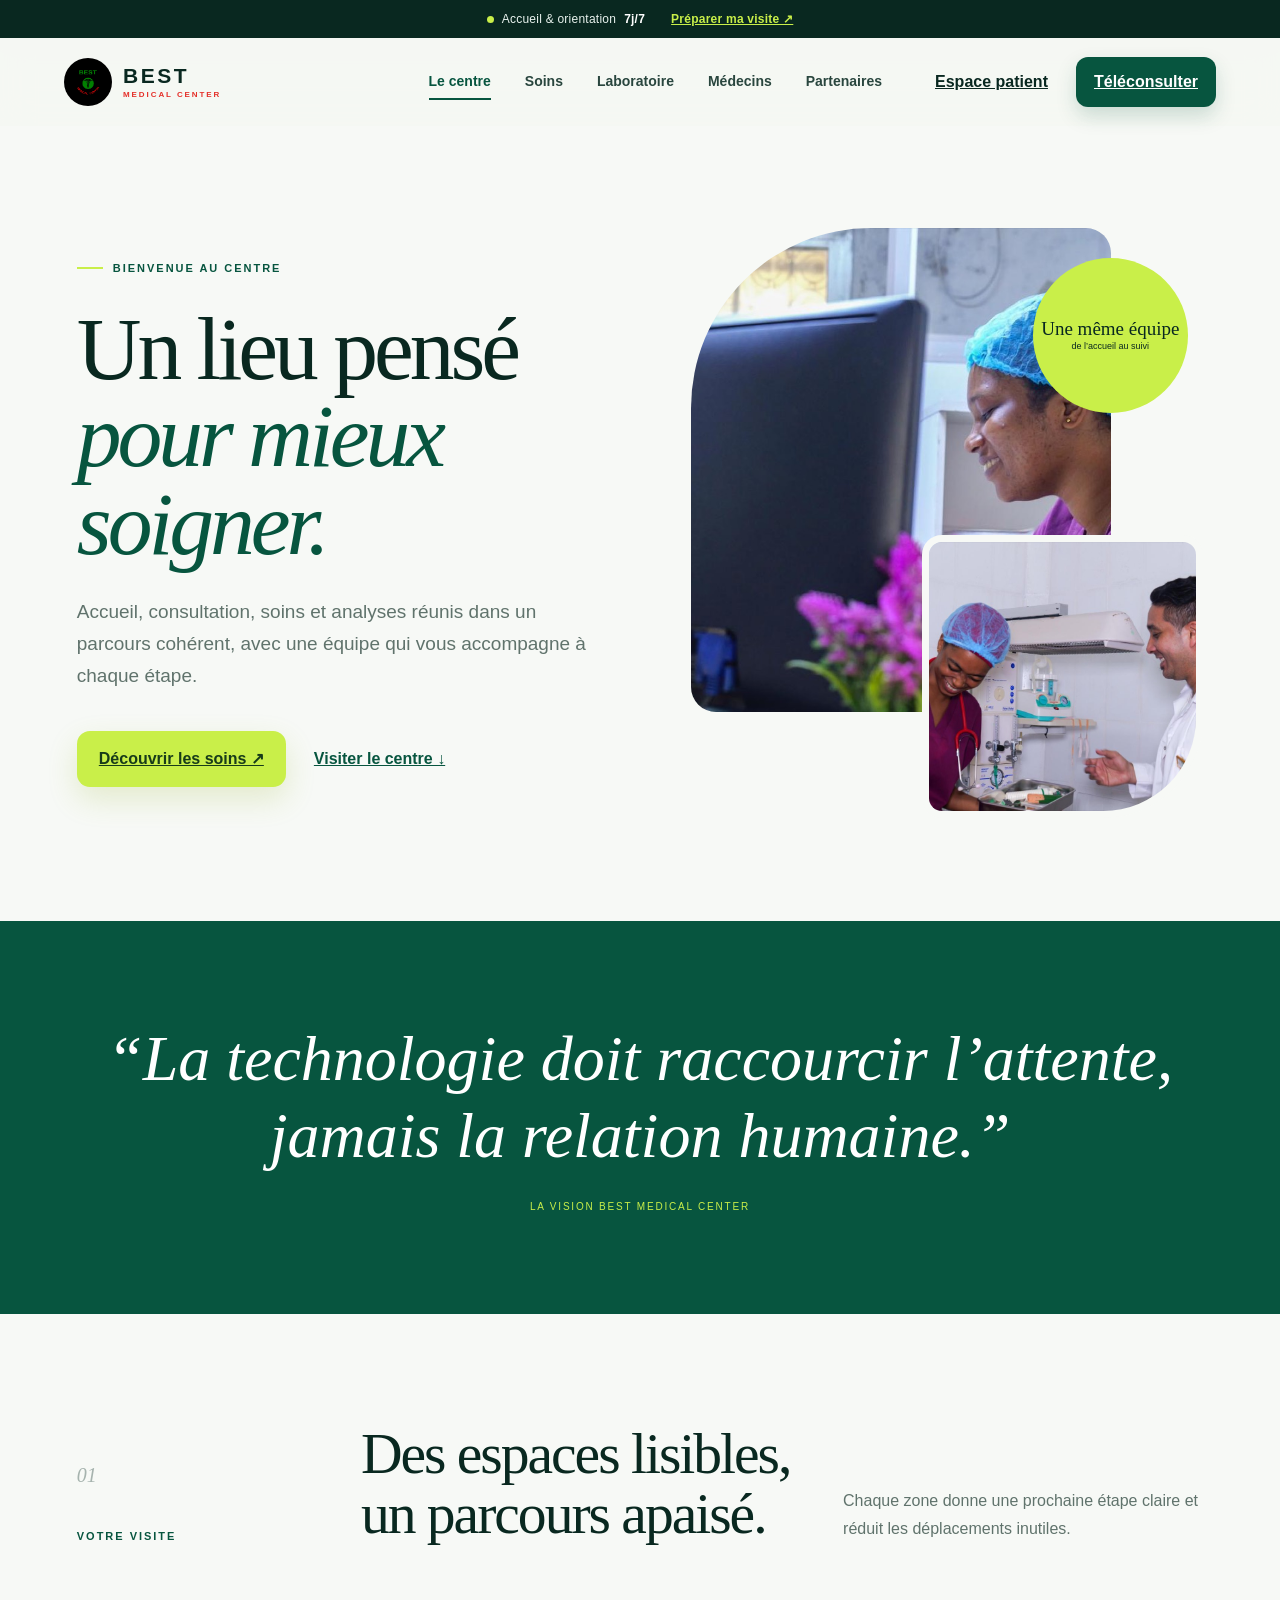
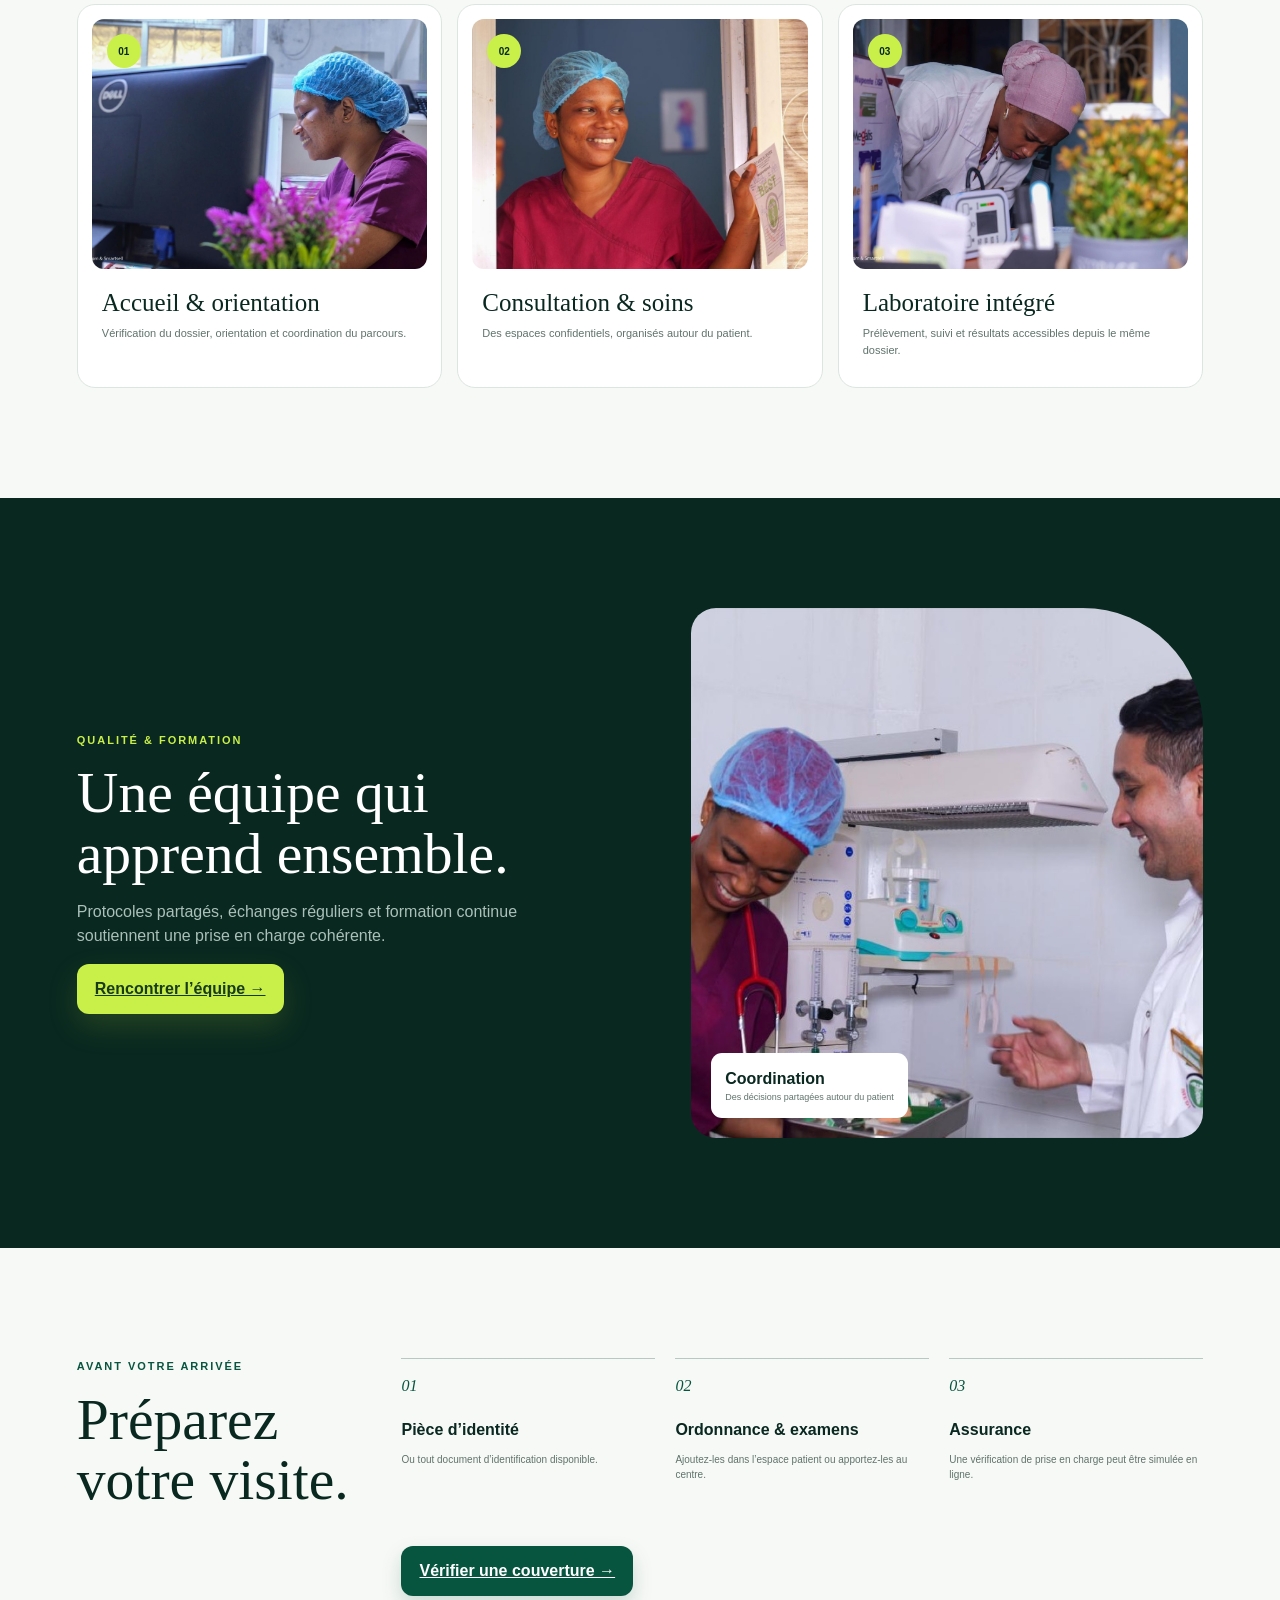
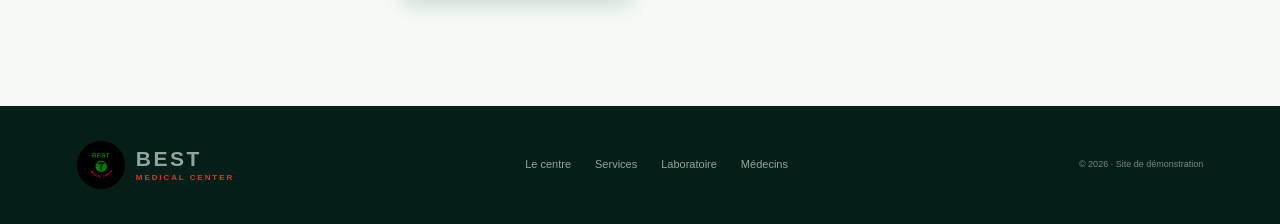
==== centre.html @ 88416f6d "Publish complete Best Medical Center portal" ====
<!doctype html><html lang="fr"><head><meta charset="utf-8"><meta name="viewport" content="width=device-width,initial-scale=1"><meta name="theme-color" content="#07553f"><meta name="description" content="Découvrez Best Medical Center, ses espaces, son équipe et son approche des soins."><title>Le centre — Best Medical Center</title><link rel="icon" href="logo.png"><link rel="stylesheet" href="styles.css"></head><body class="inner-page centre-page"><div class="notice-bar"><span class="pulse-dot"></span> Accueil & orientation <strong>7j/7</strong><a class="notice-link" href="services.html">Préparer ma visite ↗</a></div><header class="site-header"><a class="brand" href="index.html"><span class="brand-logo"><img src="logo.png" alt="Logo Best Medical Center"></span><span><strong>BEST</strong><small>MEDICAL CENTER</small></span></a><nav class="desktop-nav"><a class="active" href="centre.html">Le centre</a><a href="services.html">Soins</a><a href="laboratoire.html">Laboratoire</a><a href="medecins.html">Médecins</a><a href="partenaires.html">Partenaires</a></nav><div class="header-actions"><a class="btn btn-ghost desktop-only" href="patient.html">Espace patient</a><a class="btn btn-primary" href="teleconsultation.html">Téléconsulter</a><button class="menu-toggle"><i></i><i></i></button></div><div class="mobile-menu"><a href="centre.html">Le centre</a><a href="services.html">Nos soins</a><a href="laboratoire.html">Laboratoire</a><a href="medecins.html">Médecins</a><a href="partenaires.html">Partenaires</a><a href="patient.html">Espace patient</a></div></header>
<main><section class="page-hero centre-hero"><div class="reveal"><div class="eyebrow"><span></span>Bienvenue au centre</div><h1>Un lieu pensé<br><em>pour mieux soigner.</em></h1><p>Accueil, consultation, soins et analyses réunis dans un parcours cohérent, avec une équipe qui vous accompagne à chaque étape.</p><div class="hero-actions"><a class="btn btn-accent btn-large" href="services.html">Découvrir les soins ↗</a><a class="text-link" href="#visite">Visiter le centre ↓</a></div></div><div class="centre-mosaic reveal delay-1"><img src="poste-accueil.jpg" alt="Accueil de Best Medical Center"><img src="formation-equipe.jpg" alt="Formation de l’équipe médicale"><div><strong>Une même équipe</strong><span>de l’accueil au suivi</span></div></div></section>
<section class="centre-manifesto"><p class="reveal">“La technologie doit raccourcir l’attente,<br>jamais la relation humaine.”</p><span>La vision Best Medical Center</span></section>
<section class="section centre-tour" id="visite"><div class="section-heading reveal"><div><span class="section-index">01</span><p class="kicker">Votre visite</p></div><h2>Des espaces lisibles,<br>un parcours apaisé.</h2><p>Chaque zone donne une prochaine étape claire et réduit les déplacements inutiles.</p></div><div class="tour-grid"><article class="reveal"><b>01</b><img src="poste-accueil.jpg" alt="Poste d’accueil"><h3>Accueil & orientation</h3><p>Vérification du dossier, orientation et coordination du parcours.</p></article><article class="reveal delay-1"><b>02</b><img src="accueil-soignante.jpg" alt="Espace de consultation"><h3>Consultation & soins</h3><p>Des espaces confidentiels, organisés autour du patient.</p></article><article class="reveal delay-2"><b>03</b><img src="analyse-medicale.jpg" alt="Laboratoire d’analyses"><h3>Laboratoire intégré</h3><p>Prélèvement, suivi et résultats accessibles depuis le même dossier.</p></article></div></section>
<section class="section centre-quality"><div class="reveal"><p class="kicker light">Qualité & formation</p><h2>Une équipe qui apprend ensemble.</h2><p>Protocoles partagés, échanges réguliers et formation continue soutiennent une prise en charge cohérente.</p><a class="btn btn-accent" href="medecins.html">Rencontrer l’équipe →</a></div><div class="quality-image reveal delay-1"><img src="formation-equipe.jpg" alt="Séance de formation de l’équipe"><span><b>Coordination</b><small>Des décisions partagées autour du patient</small></span></div></section>
<section class="section admission-grid"><div><p class="kicker">Avant votre arrivée</p><h2>Préparez votre visite.</h2></div><article><span>01</span><strong>Pièce d’identité</strong><p>Ou tout document d’identification disponible.</p></article><article><span>02</span><strong>Ordonnance & examens</strong><p>Ajoutez-les dans l’espace patient ou apportez-les au centre.</p></article><article><span>03</span><strong>Assurance</strong><p>Une vérification de prise en charge peut être simulée en ligne.</p></article><a class="btn btn-primary" href="partenaires.html#eligibilite">Vérifier une couverture →</a></section></main><footer class="compact-footer"><a class="brand footer-brand" href="index.html"><span class="brand-logo"><img src="logo.png" alt=""></span><span><strong>BEST</strong><small>MEDICAL CENTER</small></span></a><div><a href="centre.html">Le centre</a><a href="services.html">Services</a><a href="laboratoire.html">Laboratoire</a><a href="medecins.html">Médecins</a></div><span>© 2026 · Site de démonstration</span></footer><div class="toast"></div><script src="pages.js"></script></body></html>
---- styles.css ----
:root{--ink:#092820;--green:#07553f;--green-2:#0a6a4e;--mint:#e8f4ef;--lime:#c9ef49;--cream:#f5f7f3;--white:#fff;--muted:#60736c;--line:#dce6e1;--shadow:0 24px 70px rgba(5,45,34,.14);--radius:24px;--ease:cubic-bezier(.2,.8,.2,1)}*{box-sizing:border-box}html{scroll-behavior:smooth}body{margin:0;color:var(--ink);background:var(--cream);font-family:Inter,ui-sans-serif,-apple-system,BlinkMacSystemFont,"Segoe UI",sans-serif;line-height:1.5;overflow-x:hidden}button,a{font:inherit}button{cursor:pointer}img{display:block;max-width:100%}.skip-link{position:fixed;left:12px;top:-50px;z-index:200;background:#fff;color:var(--green);padding:12px 18px;border-radius:8px}.skip-link:focus{top:12px}.notice-bar{height:38px;background:var(--ink);color:#e9f2ee;display:flex;align-items:center;justify-content:center;gap:8px;font-size:12px;letter-spacing:.02em}.notice-bar strong{color:#fff}.notice-link{border:0;background:none;color:var(--lime);margin-left:18px;font-weight:700}.pulse-dot{width:7px;height:7px;border-radius:50%;background:var(--lime);box-shadow:0 0 0 0 rgba(201,239,73,.6);animation:pulse 2s infinite}@keyframes pulse{70%{box-shadow:0 0 0 8px rgba(201,239,73,0)}100%{box-shadow:0 0 0 0 rgba(201,239,73,0)}}.site-header{height:88px;padding:0 clamp(22px,5vw,76px);display:flex;align-items:center;justify-content:space-between;background:rgba(245,247,243,.88);backdrop-filter:blur(16px);position:sticky;top:0;z-index:60;border-bottom:1px solid transparent;transition:.3s}.site-header.scrolled{height:76px;border-color:var(--line);box-shadow:0 8px 30px rgba(9,40,32,.06)}.brand{display:flex;align-items:center;gap:11px;color:var(--ink);text-decoration:none;line-height:1}.brand-logo{display:grid;place-items:center;width:48px;height:48px;border-radius:50%;overflow:hidden;background:#000;flex:none}.brand-logo img{width:100%;height:100%;object-fit:contain}.brand strong{display:block;font-size:21px;letter-spacing:.12em}.brand small{display:block;font-size:8px;letter-spacing:.24em;color:#e5312a;font-weight:800;margin-top:5px}.desktop-nav{display:flex;gap:34px;margin-left:auto;margin-right:35px}.desktop-nav a{font-size:14px;color:#29463e;text-decoration:none;font-weight:600;position:relative}.desktop-nav a:after{content:"";height:2px;position:absolute;left:0;right:100%;bottom:-8px;background:var(--green);transition:.25s}.desktop-nav a:hover:after{right:0}.header-actions{display:flex;align-items:center;gap:10px}.btn{border:0;border-radius:12px;padding:13px 18px;font-weight:750;display:inline-flex;align-items:center;justify-content:center;gap:9px;transition:transform .2s var(--ease),box-shadow .2s,background .2s}.btn:hover{transform:translateY(-2px)}.btn-primary{color:#fff;background:var(--green);box-shadow:0 9px 20px rgba(7,85,63,.18)}.btn-primary:hover{background:#064735}.btn-ghost{color:var(--ink);background:transparent}.btn-accent{background:var(--lime);color:#173b19;box-shadow:0 12px 30px rgba(149,180,38,.2)}.btn-accent:hover{background:#d7fa59;box-shadow:0 16px 36px rgba(149,180,38,.3)}.btn-large{padding:16px 22px;border-radius:13px}.btn-full{width:100%}.video-icon{width:16px;height:12px;border:2px solid currentColor;border-radius:4px;display:inline-block;position:relative}.video-icon:after{content:"";position:absolute;right:-6px;top:2px;border:4px solid transparent;border-right:0;border-left:5px solid currentColor}.icon-user{width:16px;height:16px;border:2px solid currentColor;border-radius:50%;position:relative}.icon-user:after{content:"";position:absolute;left:-4px;right:-4px;height:7px;bottom:-6px;border:2px solid currentColor;border-bottom:0;border-radius:8px 8px 0 0;background:var(--cream)}.menu-toggle{display:none;border:0;background:none;padding:10px}.menu-toggle i{width:22px;height:2px;background:var(--ink);display:block;margin:5px}.mobile-menu{display:none}.hero{min-height:calc(100vh - 126px);max-width:1480px;margin:auto;padding:clamp(48px,6vw,92px) clamp(24px,7vw,104px) 80px;display:grid;grid-template-columns:1fr .9fr;align-items:center;gap:7vw;position:relative}.hero-copy{z-index:2}.eyebrow,.kicker{text-transform:uppercase;letter-spacing:.18em;font-size:11px;font-weight:800;color:var(--green)}.eyebrow{display:flex;align-items:center;gap:10px}.eyebrow span{width:26px;height:2px;background:var(--lime)}h1{font-family:Georgia,"Times New Roman",serif;font-size:clamp(50px,6.2vw,91px);line-height:.98;letter-spacing:-.045em;margin:25px 0 30px;font-weight:500;max-width:740px}h1 em{font-weight:400;color:var(--green)}.hero-lede{font-size:clamp(17px,1.5vw,21px);line-height:1.6;color:var(--muted);max-width:600px}.hero-actions{display:flex;align-items:center;gap:24px;margin-top:38px}.text-link{border:0;background:none;color:var(--green);font-weight:800;padding:10px 4px}.text-link .play{width:36px;height:36px;border:1px solid var(--line);border-radius:50%;display:inline-grid;place-items:center;margin-right:8px;font-size:10px}.trust-row{display:flex;align-items:center;margin-top:50px}.avatars{display:flex}.avatars span{width:36px;height:36px;border-radius:50%;display:grid;place-items:center;color:#fff;font-size:10px;font-weight:800;border:3px solid var(--cream);margin-left:-8px;background:var(--green)}.avatars span:nth-child(2){background:#c76c3f}.avatars span:nth-child(3){background:#173a63}.trust-row p{margin:0 0 0 12px;font-size:12px}.trust-row p span{color:var(--muted)}.hero-visual{height:min(69vh,720px);min-height:560px;position:relative}.hero-photo-wrap{height:100%;overflow:hidden;border-radius:180px 180px 30px 30px;position:relative;background:#dbe8e1;box-shadow:var(--shadow)}.hero-photo-wrap img{width:100%;height:100%;object-fit:cover;object-position:50% 44%;transition:transform 1.1s var(--ease)}.hero-photo-wrap:hover img{transform:scale(1.03)}.photo-scrim{position:absolute;inset:45% 0 0;background:linear-gradient(transparent,rgba(3,27,21,.76))}.hero-caption{position:absolute;left:34px;right:34px;bottom:32px;color:#fff;display:flex;gap:16px;align-items:center}.caption-mark{width:50px;height:50px;border:1px solid rgba(255,255,255,.4);border-radius:50%;display:grid;place-items:center;font-family:Georgia;font-size:28px}.hero-caption p{margin:0;line-height:1.25}.hero-caption strong{font-family:Georgia;font-size:24px;font-weight:500}.hero-caption small{display:block;margin-top:6px;color:#d6e3dd}.floating-card{position:absolute;left:-55px;top:18%;background:#fff;padding:16px;border-radius:16px;display:flex;align-items:center;gap:11px;box-shadow:var(--shadow);z-index:4}.status-icon{width:32px;height:32px;border-radius:50%;display:grid;place-items:center;background:var(--mint);color:var(--green);font-weight:900}.floating-card div{display:flex;flex-direction:column}.floating-card small{font-size:10px;color:var(--muted)}.floating-card strong{font-size:13px}.floating-card button{width:32px;height:32px;border:0;background:var(--lime);border-radius:9px}.orbit{position:absolute;border:1px solid rgba(7,85,63,.18);border-radius:50%;z-index:-1}.orbit-a{width:130px;height:130px;right:-45px;top:11%}.orbit-b{width:70px;height:70px;left:-35px;bottom:7%;background:var(--lime);border:0;opacity:.5;filter:blur(2px)}.scroll-cue{position:absolute;bottom:24px;left:7vw;font-size:10px;text-transform:uppercase;letter-spacing:.14em;color:var(--muted);display:flex;align-items:center;gap:10px}.scroll-cue span{width:30px;height:1px;background:var(--muted)}.quick-access{max-width:1180px;margin:0 auto 90px;display:grid;grid-template-columns:repeat(3,1fr);background:#fff;border:1px solid var(--line);border-radius:20px;box-shadow:0 20px 60px rgba(6,47,36,.08);overflow:hidden}.quick-access button{border:0;background:#fff;padding:24px 26px;display:flex;align-items:center;text-align:left;gap:14px;border-right:1px solid var(--line);transition:.25s}.quick-access button:last-child{border:0}.quick-access button:hover{background:var(--mint)}.qa-icon{width:40px;height:40px;border-radius:12px;background:var(--mint);display:grid;place-items:center;font-size:20px}.quick-access small,.quick-access strong{display:block}.quick-access small{font-size:11px;color:var(--muted)}.quick-access strong{font-size:14px;margin-top:2px}.quick-access b{margin-left:auto;color:var(--green)}.section{padding:110px max(6vw,24px)}.care-section{max-width:1480px;margin:auto}.section-heading{display:grid;grid-template-columns:.65fr 1.2fr 1fr;gap:50px;align-items:end;margin-bottom:60px}.section-index{display:block;font-family:Georgia;font-style:italic;color:#a6b3ae;font-size:20px;margin-bottom:38px}.kicker{margin:0}.section-heading h2,.tele-copy h2,.experience h2,.team-copy h2,.cta-content h2{font:500 clamp(40px,4.5vw,68px)/1.04 Georgia,serif;letter-spacing:-.035em;margin:0}.section-heading>p{color:var(--muted);max-width:390px;line-height:1.8;margin:0}.service-grid{display:grid;grid-template-columns:repeat(4,1fr);gap:14px}.service-card{min-height:350px;background:#fff;border:1px solid var(--line);border-radius:18px;padding:24px;display:flex;flex-direction:column;transition:.35s var(--ease)}.service-card:hover{transform:translateY(-8px);box-shadow:var(--shadow);border-color:transparent}.service-featured{background:var(--green);color:#fff;border-color:var(--green)}.service-top{display:flex;justify-content:space-between;font-size:11px;color:#91a29c}.service-top i{width:31px;height:31px;border:1px solid currentColor;border-radius:50%;display:grid;place-items:center;font-style:normal}.service-featured .service-top{color:#bdd7cf}.service-icon{margin-top:40px;font-size:27px;width:54px;height:54px;border-radius:16px;background:var(--mint);color:var(--green);display:grid;place-items:center}.service-featured .service-icon{background:rgba(255,255,255,.12);color:var(--lime)}.service-card h3{font:500 25px/1.2 Georgia,serif;margin:25px 0 10px}.service-card p{font-size:14px;line-height:1.65;color:var(--muted);margin:0}.service-featured p{color:#cfe1dc}.service-card button{border:0;background:none;color:var(--green);font-weight:800;text-align:left;padding:0;margin-top:auto;display:flex;justify-content:space-between}.service-featured button{color:var(--lime)}.tele-section{display:grid;grid-template-columns:1fr 1fr;gap:9vw;align-items:center;max-width:1480px;margin:auto}.tele-visual{height:690px;position:relative}.tele-photo{height:100%;border-radius:28px 160px 28px 28px;overflow:hidden;position:relative}.tele-photo img{height:100%;width:100%;object-fit:cover}.secure-pill{position:absolute;top:24px;left:24px;background:rgba(255,255,255,.9);backdrop-filter:blur(10px);border-radius:30px;padding:10px 15px;color:var(--green);font-size:11px;font-weight:800}.secure-pill:first-letter{color:#28a877}.call-ui{position:absolute;right:-52px;bottom:36px;width:260px;background:rgba(9,40,32,.94);color:#fff;border-radius:18px;padding:20px;box-shadow:var(--shadow);backdrop-filter:blur(10px)}.call-ui>div:first-child{display:grid;grid-template-columns:32px 1fr}.call-ui>div:first-child span{width:32px;height:32px;border-radius:50%;background:var(--lime);grid-row:span 2}.call-ui b,.call-ui small{margin-left:10px}.call-ui b{font-size:13px}.call-ui small{font-size:10px;color:#bbccc6}.call-time{text-align:center;font:32px Georgia;margin:24px 0 18px}.call-actions{display:flex;justify-content:center;gap:10px}.call-actions i{width:40px;height:40px;border-radius:50%;background:rgba(255,255,255,.1);display:grid;place-items:center;font-style:normal}.call-actions .hangup{background:#e64646}.tele-copy{max-width:570px}.tele-copy .kicker{margin-bottom:18px}.tele-copy>p:not(.kicker){color:var(--muted);font-size:17px;line-height:1.8;margin:28px 0}.steps{list-style:none;padding:0;margin:32px 0}.steps li{display:flex;gap:18px;padding:15px 0}.steps li>span{width:34px;height:34px;border:1px solid #b7cac3;border-radius:50%;display:grid;place-items:center;color:var(--green);font-size:12px;flex:none}.steps strong,.steps small{display:block}.steps strong{font-size:14px}.steps small{color:var(--muted);margin-top:4px}.experience{background:var(--ink);color:#fff;display:grid;grid-template-columns:1fr 1fr;gap:9vw;align-items:center;overflow:hidden;position:relative}.experience:before{content:"";position:absolute;width:700px;height:700px;border:1px solid rgba(255,255,255,.05);border-radius:50%;left:-350px;top:-300px}.section-index.light,.kicker.light{color:var(--lime)}.experience-copy{max-width:570px;margin-left:auto}.experience-copy>p:not(.kicker){color:#aac0b9;font-size:17px;line-height:1.8}.stats{display:flex;gap:45px;margin-top:55px}.stats div{display:flex;flex-direction:column}.stats strong{font:52px Georgia;color:var(--lime)}.stats span{font-size:11px;color:#aac0b9;text-transform:uppercase;letter-spacing:.1em}.journey-card{max-width:510px;background:#fff;color:var(--ink);border-radius:24px;padding:30px;box-shadow:0 30px 80px rgba(0,0,0,.24)}.journey-head,.card-heading{display:flex;justify-content:space-between;align-items:center}.journey-head{padding-bottom:22px;border-bottom:1px solid var(--line);font-weight:800}.journey-head small{color:var(--muted);font-weight:500}.journey-item{display:grid;grid-template-columns:38px 1fr auto;gap:14px;align-items:center}.journey-item i{width:34px;height:34px;border:1px solid var(--line);border-radius:50%;display:grid;place-items:center;font-style:normal;font-size:12px}.journey-item.done i{background:var(--green);color:#fff}.journey-item.current i{background:var(--lime);border-color:var(--lime);font-weight:800}.journey-item small,.journey-item strong,.journey-item p{display:block;margin:0}.journey-item small{font-size:9px;color:var(--muted)}.journey-item strong{font-size:13px;margin:2px 0}.journey-item p{font-size:10px;color:var(--muted)}.journey-item b{background:var(--mint);color:var(--green);font-size:9px;padding:6px 9px;border-radius:20px}.journey-line{height:24px;border-left:1px solid var(--green);margin-left:17px}.journey-line.muted{border-color:var(--line)}.team-section{display:grid;grid-template-columns:1fr 1fr;gap:9vw;align-items:center;max-width:1480px;margin:auto}.team-image{height:640px;position:relative}.team-image>img{height:100%;width:100%;object-fit:cover;border-radius:26px 26px 150px 26px}.quote-card{position:absolute;right:-45px;bottom:45px;background:var(--lime);width:240px;padding:24px;border-radius:20px}.quote-card span{font:40px Georgia;line-height:.5;color:var(--green)}.quote-card p{font:18px Georgia;margin:8px 0 0}.team-copy{max-width:570px}.team-copy>p:not(.kicker){color:var(--muted);font-size:17px;line-height:1.8}.text-link.dark{color:var(--ink);border-bottom:1px solid var(--ink);padding:12px 0}.cta-section{background:var(--green);color:#fff;text-align:center;position:relative;overflow:hidden;min-height:500px;display:grid;place-items:center}.cta-content{position:relative;z-index:2}.cta-content h2{font-size:clamp(52px,7vw,100px);margin:15px 0}.cta-content>p:not(.kicker){color:#c4dad3;font-size:18px}.cta-content>div{display:flex;justify-content:center;gap:12px;margin-top:35px}.btn-outline-light{background:transparent;color:#fff;border:1px solid rgba(255,255,255,.4)}.cta-orb{position:absolute;width:800px;height:800px;border:1px solid rgba(255,255,255,.08);border-radius:50%;top:-150px}.cta-orb:before,.cta-orb:after{content:"";position:absolute;border:1px solid rgba(255,255,255,.08);border-radius:50%;inset:90px}.cta-orb:after{inset:190px}footer{background:#061e18;color:#d2e0dc;padding:70px max(6vw,24px) 22px}.footer-main{max-width:1350px;margin:auto;display:grid;grid-template-columns:.8fr .7fr 1.6fr;gap:60px}.footer-brand{color:#fff;align-self:start}.footer-main>p{color:#8da69e;margin:0}.footer-links{display:grid;grid-template-columns:repeat(3,1fr);gap:30px}.footer-links div{display:flex;flex-direction:column;gap:9px}.footer-links strong{color:#fff;font-size:12px;margin-bottom:8px}.footer-links a,.footer-links button,.footer-links span{color:#8da69e;text-decoration:none;font-size:12px;border:0;background:none;text-align:left;padding:0}.footer-bottom{max-width:1350px;margin:60px auto 0;border-top:1px solid rgba(255,255,255,.1);padding-top:20px;display:flex;justify-content:space-between;color:#6f8b82;font-size:10px}.reveal{opacity:0;transform:translateY(28px);transition:.8s var(--ease)}.reveal.visible{opacity:1;transform:none}.delay-1{transition-delay:.12s}.delay-2{transition-delay:.2s}.delay-3{transition-delay:.28s}
/* dialogs */.modal[hidden]{display:none}.modal{position:fixed;inset:0;z-index:100;display:grid;place-items:center}.modal-backdrop{position:absolute;inset:0;background:rgba(2,20,15,.7);backdrop-filter:blur(8px);animation:fade .25s}.modal-panel{position:relative;background:#fff;border-radius:24px;box-shadow:0 40px 100px rgba(0,0,0,.28);width:min(92vw,620px);max-height:92vh;overflow:auto;padding:42px;animation:pop .35s var(--ease)}@keyframes fade{from{opacity:0}}@keyframes pop{from{opacity:0;transform:translateY(20px) scale(.98)}}.modal-close{position:absolute;right:18px;top:16px;width:36px;height:36px;border:0;border-radius:50%;background:#edf2ef;font-size:22px;color:var(--ink)}.modal-panel h2{font:500 38px Georgia;margin:8px 0}.muted{color:var(--muted)}.modal-progress{display:flex;gap:6px;margin-bottom:32px}.modal-progress span{height:3px;flex:1;background:#e8eeeb;border-radius:3px}.modal-progress span.active{background:var(--green)}.booking-step{display:none}.booking-step.active{display:block}.choice-grid{display:grid;grid-template-columns:1fr 1fr;gap:10px;margin-top:28px}.choice{border:1px solid var(--line);border-radius:14px;background:#fff;padding:18px;display:grid;grid-template-columns:42px 1fr auto;align-items:center;text-align:left;gap:12px;transition:.2s}.choice:hover{border-color:var(--green);background:var(--mint)}.choice i{width:42px;height:42px;border-radius:12px;background:var(--mint);color:var(--green);display:grid;place-items:center;font-style:normal}.choice strong,.choice small{display:block}.choice small{color:var(--muted);font-size:10px;margin-top:2px}.back-step{border:0;background:none;padding:0;color:var(--green);font-weight:800;margin-bottom:25px}.date-row{display:flex;gap:8px;margin:25px 0}.date{flex:1;border:1px solid var(--line);border-radius:13px;padding:11px 5px;background:#fff}.date>*{display:block}.date small{font-size:9px;color:var(--muted)}.date b{font-size:20px;margin:4px}.date span{font-size:9px}.date.active{background:var(--green);color:#fff;border-color:var(--green)}.date.active small{color:#bcd0c9}.booking-step h3{font-size:13px}.time-grid{display:grid;grid-template-columns:repeat(3,1fr);gap:8px;margin:12px 0 25px}.time-grid button{padding:12px;border:1px solid var(--line);border-radius:10px;background:#fff;color:var(--green);font-weight:700}.time-grid button.active{background:var(--mint);border-color:var(--green)}button:disabled{opacity:.45;cursor:not-allowed}.success-mark{width:70px;height:70px;border-radius:50%;background:var(--mint);color:var(--green);font-size:30px;display:grid;place-items:center;margin:15px auto 25px}.booking-step[data-step="3"]{text-align:center}.confirmation-card{background:var(--cream);border-radius:12px;padding:16px;margin:24px 0;display:flex;justify-content:space-between;text-align:left;font-size:12px}.confirmation-card b{color:var(--green)}body.modal-open{overflow:hidden}
/* dashboard */#dashboardModal{background:#edf3f0;padding:2.5vh}.dashboard-shell{width:min(1500px,95vw);height:95vh;background:#f7faf8;border-radius:24px;display:grid;grid-template-columns:230px 1fr;overflow:hidden;box-shadow:var(--shadow);animation:pop .35s var(--ease)}.dash-sidebar{background:var(--ink);color:#fff;padding:24px 18px;display:flex;flex-direction:column}.dash-brand{display:flex;align-items:center;gap:10px;margin:0 8px 35px}.dash-brand img{width:38px;height:38px;object-fit:contain;border-radius:50%;background:#000}.dash-brand strong{letter-spacing:.15em}.dash-sidebar nav{display:flex;flex-direction:column;gap:5px}.dash-sidebar nav button{border:0;background:transparent;color:#9fb5ae;padding:12px 14px;border-radius:10px;display:flex;gap:12px;text-align:left}.dash-sidebar nav button.active{background:rgba(255,255,255,.1);color:#fff}.dash-sidebar nav button b{margin-left:auto;background:var(--lime);color:var(--ink);border-radius:9px;font-size:9px;min-width:18px;padding:2px}.dash-help{margin-top:auto;background:rgba(255,255,255,.06);padding:16px;border-radius:13px;display:flex;flex-direction:column}.dash-help>span{width:28px;height:28px;border-radius:50%;background:var(--lime);color:var(--ink);display:grid;place-items:center;font-weight:900}.dash-help strong{font-size:12px;margin-top:12px}.dash-help small{font-size:10px;color:#8fa69f}.dash-help button{border:0;background:none;color:var(--lime);font-size:10px;text-align:left;padding:10px 0 0}.dash-logout{border:0;background:none;color:#8fa69f;text-align:left;padding:18px 12px 0;font-size:11px}.dash-main{overflow:auto}.dash-header{height:78px;background:#fff;border-bottom:1px solid var(--line);display:flex;align-items:center;padding:0 30px;justify-content:space-between;position:sticky;top:0;z-index:3}.dash-header p,.dash-header small{margin:0}.dash-header p{font-weight:800}.dash-header small{font-size:10px;color:var(--muted)}.dash-user{display:flex;align-items:center;gap:10px}.dash-user>button:first-child{border:0;background:#f0f4f2;width:36px;height:36px;border-radius:50%;position:relative}.dash-user>button:first-child i{position:absolute;width:6px;height:6px;border-radius:50%;background:#e24a3b;right:7px;top:6px}.dash-user>span{width:38px;height:38px;border-radius:50%;background:var(--green);color:#fff;display:grid;place-items:center;font-size:11px;font-weight:800}.dash-user strong,.dash-user small{display:block}.dash-user strong{font-size:11px}.dash-user small{font-size:9px}.dash-close{position:static}.dash-menu{display:none}.dash-content{padding:32px;max-width:1250px;margin:auto}.dash-title{display:flex;align-items:end;justify-content:space-between;margin-bottom:25px}.dash-title h2{font:500 34px Georgia;margin:3px 0}.dash-grid{display:grid;grid-template-columns:1.1fr .9fr;gap:18px}.dash-grid article{background:#fff;border:1px solid var(--line);border-radius:17px;padding:22px}.card-heading{font-size:12px;font-weight:800}.card-heading button{border:0;background:none;color:var(--muted);font-size:10px}.doctor-row{display:flex;align-items:center;margin:24px 0}.doctor-avatar{width:52px;height:52px;border-radius:15px;background:var(--mint);color:var(--green);display:grid;place-items:center;font-weight:900}.doctor-row>div:nth-child(2){margin-left:12px}.doctor-row h3,.doctor-row p{margin:0}.doctor-row h3{font:19px Georgia}.doctor-row p{font-size:10px;color:var(--muted)}.tag-video{margin-left:auto;background:var(--mint);color:var(--green);padding:6px 10px;border-radius:20px;font-size:9px;font-weight:800}.appt-details{display:grid;grid-template-columns:1fr 1fr;background:var(--cream);border-radius:12px;padding:14px;margin-bottom:15px}.appt-details div+div{border-left:1px solid var(--line);padding-left:18px}.appt-details small,.appt-details strong{display:block}.appt-details small{font-size:9px;color:var(--muted)}.appt-details strong{font-size:11px;margin-top:3px}.available-note{display:block;text-align:center;color:var(--muted);margin-top:10px;font-size:9px}.available-note i{display:inline-block;width:6px;height:6px;border-radius:50%;background:#29a678;margin-right:5px}.health-score{display:flex;align-items:center;gap:22px;margin:25px 0}.health-score>div{width:110px;height:110px;position:relative;flex:none}.health-score svg{width:100%;height:100%;transform:rotate(-90deg)}.health-score circle{fill:none;stroke:#e5eee9;stroke-width:8}.health-score circle.progress{stroke:var(--green);stroke-dasharray:264;stroke-dashoffset:48;stroke-linecap:round}.health-score>div>strong{position:absolute;inset:0;display:grid;place-items:center;font:30px Georgia}.health-score strong small{font-size:12px}.health-score p strong,.health-score p small{display:block}.health-score p small{font-size:10px;color:var(--muted);margin-top:5px}.mini-metrics{display:grid;grid-template-columns:1fr 1fr;border-top:1px solid var(--line);padding-top:18px}.mini-metrics>div{display:flex;gap:9px}.mini-metrics>div+div{border-left:1px solid var(--line);padding-left:15px}.mini-metrics span{color:var(--green)}.mini-metrics small,.mini-metrics strong{display:block}.mini-metrics small{font-size:8px;color:var(--muted)}.mini-metrics strong{font-size:11px}.activity-card{grid-column:span 2}.activity-card ul{list-style:none;padding:0;margin:15px 0 0}.activity-card li{display:grid;grid-template-columns:38px 1fr auto;gap:10px;align-items:center;padding:12px 0;border-top:1px solid var(--line)}.activity-card i{width:34px;height:34px;border-radius:10px;display:grid;place-items:center;font-style:normal}.activity-card i.green{background:var(--mint);color:var(--green)}.activity-card i.blue{background:#e8f0fb;color:#336eb0}.activity-card i.orange{background:#fff0e7;color:#c3672f}.activity-card strong,.activity-card p{display:block;margin:0}.activity-card strong{font-size:11px}.activity-card p,.activity-card li>small{font-size:9px;color:var(--muted)}
/* teleconsultation */.tele-panel{width:min(94vw,820px);padding:38px}.preflight:not(.active),.call-room:not(.active),.call-ended:not(.active){display:none}.video-preview{height:270px;background:#0a251e;border-radius:16px;position:relative;overflow:hidden;margin:24px 0}.video-preview video{width:100%;height:100%;object-fit:cover}.camera-placeholder{position:absolute;inset:0;display:grid;place-content:center;text-align:center;color:#fff}.camera-placeholder span{width:80px;height:80px;border-radius:50%;background:#174a3b;display:grid;place-items:center;font-size:24px;margin:auto}.camera-placeholder p{font-size:11px;color:#abc0ba}.preview-controls{position:absolute;bottom:15px;left:0;right:0;display:flex;justify-content:center;gap:8px}.preview-controls button,.room-controls button{border:0;background:#fff;color:var(--ink);width:40px;height:40px;border-radius:50%}.preview-controls button.active{background:var(--lime)}.device-checks{display:grid;grid-template-columns:repeat(3,1fr);gap:8px;margin-bottom:22px}.device-checks>div{background:var(--cream);padding:12px;border-radius:10px;display:flex;gap:8px;align-items:center}.check{width:24px;height:24px;border-radius:50%;display:grid;place-items:center;font-size:10px}.check.good{background:var(--mint);color:var(--green)}.check.pending{background:#f0eee5;color:#8a7a3e}.device-checks strong,.device-checks small{display:block}.device-checks strong{font-size:9px}.device-checks small{font-size:8px;color:var(--muted)}.privacy{text-align:center;color:var(--muted);font-size:9px}.call-room{margin:-38px}.call-stage{height:min(70vh,600px);background:#08271f;position:relative}.remote-video{position:absolute;inset:0;display:grid;place-items:center;color:#fff}.doctor-placeholder{text-align:center}.doctor-placeholder span{width:110px;height:110px;border-radius:50%;background:#1c5b49;display:grid;place-items:center;margin:auto;font-size:34px}.doctor-placeholder h3{font:26px Georgia;margin:15px 0 4px}.doctor-placeholder p{color:#9ab1aa;font-size:12px}.connection-status,.call-duration{position:absolute;top:20px;background:rgba(0,0,0,.35);padding:8px 11px;border-radius:20px;font-size:9px}.connection-status{left:20px}.connection-status i{display:inline-block;width:6px;height:6px;background:#38d68f;border-radius:50%;margin-right:5px}.call-duration{right:20px}.local-video{position:absolute;right:20px;bottom:20px;width:120px;height:150px;border-radius:12px;background:#124a3a;display:grid;place-content:center;color:#fff;text-align:center;border:2px solid rgba(255,255,255,.2)}.local-video span{font-size:20px}.local-video small{position:absolute;bottom:8px;left:8px}.room-bar{height:100px;background:#071e18;color:#fff;display:grid;grid-template-columns:1fr auto 1fr;align-items:center;padding:0 25px}.room-bar>div:first-child strong,.room-bar>div:first-child small{display:block}.room-bar>div:first-child small{color:#8fa49e;font-size:9px}.room-controls{display:flex;gap:10px}.room-controls button{background:rgba(255,255,255,.1);color:#fff;position:relative}.room-controls button span{position:absolute;top:44px;left:50%;transform:translateX(-50%);font-size:7px}.room-controls button.active{background:#fff;color:var(--ink)}.room-controls .end-call{background:#e54848}.room-info{justify-self:end;border:1px solid rgba(255,255,255,.2);background:none;color:#fff;border-radius:50%;width:34px;height:34px}.call-ended{text-align:center;padding:30px 10px}.rating{background:var(--cream);border-radius:13px;padding:18px;margin:25px 0}.rating span{display:block;font-size:11px}.rating button{border:0;background:none;color:#c4cdc9;font-size:25px;padding:5px}.rating button.selected{color:#e4ad22}.toast{position:fixed;left:50%;bottom:24px;transform:translate(-50%,30px);background:var(--ink);color:#fff;padding:13px 18px;border-radius:12px;z-index:200;font-size:12px;opacity:0;pointer-events:none;transition:.3s}.toast.show{opacity:1;transform:translate(-50%,0)}
@media(max-width:1050px){.desktop-nav{display:none}.service-grid{grid-template-columns:1fr 1fr}.hero{gap:40px}.section-heading{grid-template-columns:.5fr 1fr}.section-heading>p{grid-column:2}.footer-main{grid-template-columns:1fr 1fr}.footer-links{grid-column:span 2}.desktop-only{display:none}.menu-toggle{display:block}.mobile-menu.open{display:flex;position:absolute;top:100%;left:18px;right:18px;background:#fff;padding:22px;border-radius:16px;box-shadow:var(--shadow);flex-direction:column;gap:15px}.mobile-menu a{text-decoration:none;color:var(--ink);font-weight:700}.mobile-menu .btn{text-align:left;justify-content:flex-start}.dashboard-shell{grid-template-columns:80px 1fr}.dash-sidebar{padding:20px 12px}.dash-brand strong,.dash-sidebar nav span,.dash-help strong,.dash-help small,.dash-help button,.dash-logout{display:none}.dash-brand{margin:0 auto 35px}.dash-sidebar nav button{justify-content:center}.dash-sidebar nav button b{position:absolute;margin:0 0 20px 20px}.dash-help{padding:10px}.dash-help>span{margin:auto}}
@media(max-width:760px){.notice-bar{justify-content:flex-start;padding:0 16px}.notice-link{margin-left:auto}.site-header{height:72px;padding:0 16px}.brand-logo{width:42px;height:42px}.brand strong{font-size:17px}.header-actions .btn-primary{padding:10px 12px;font-size:11px}.hero{grid-template-columns:1fr;padding:50px 20px 80px}.hero-visual{height:560px;min-height:0}.hero-photo-wrap{border-radius:100px 100px 24px 24px}.floating-card{left:10px;top:12px}.scroll-cue{display:none}.quick-access{margin:0 16px 50px;grid-template-columns:1fr}.quick-access button{border-right:0;border-bottom:1px solid var(--line)}.section{padding:75px 20px}.section-heading{display:block}.section-heading h2{margin:20px 0}.service-grid{grid-template-columns:1fr}.service-card{min-height:310px}.tele-section,.team-section,.experience{grid-template-columns:1fr}.tele-visual,.team-image{height:560px}.call-ui{right:12px}.experience-copy{margin:0}.stats{gap:22px}.stats strong{font-size:40px}.quote-card{right:10px}.cta-content>div{flex-direction:column}.footer-main{grid-template-columns:1fr}.footer-links{grid-column:auto;grid-template-columns:1fr 1fr}.footer-bottom{gap:10px;flex-wrap:wrap}.choice-grid{grid-template-columns:1fr}.modal-panel{padding:30px 20px}.device-checks{grid-template-columns:1fr}.dashboard-shell{width:100vw;height:100vh;border-radius:0;display:block}.dash-sidebar{display:none}.dash-header{padding:0 14px}.dash-header>div:first-of-type{display:none}.dash-menu{display:block;border:0;background:none}.dash-user>div{display:none}.dash-content{padding:18px 14px}.dash-title{align-items:flex-start}.dash-title .btn{font-size:0;padding:12px}.dash-title .btn:first-letter{font-size:16px}.dash-grid{grid-template-columns:1fr}.activity-card{grid-column:auto}.tele-panel{width:100vw;height:100vh;max-height:none;border-radius:0;padding:22px}.video-preview{height:35vh}.call-room{margin:-22px}.call-stage{height:calc(100vh - 90px)}.room-bar{height:90px;grid-template-columns:auto 1fr;padding:0 12px}.room-bar>div:first-child{display:none}.room-controls{justify-content:center}.room-info{display:none}.room-controls button{width:38px;height:38px}.modal-panel h2{font-size:32px}}
@media(prefers-reduced-motion:reduce){*{scroll-behavior:auto!important;animation:none!important;transition:none!important}.reveal{opacity:1;transform:none}}

/* multipage portal */
.inner-page{background:#f7f9f6}.desktop-nav a.active{color:var(--green)}.desktop-nav a.active:after{right:0}.page-hero{max-width:1480px;margin:auto;padding:clamp(60px,8vw,125px) max(6vw,24px);min-height:680px}.split-hero{display:grid;grid-template-columns:1fr .9fr;gap:8vw;align-items:center}.page-hero h1{font-size:clamp(58px,7vw,106px);margin:28px 0}.page-hero>div>p:not(.kicker):not(.eyebrow){max-width:600px;color:var(--muted);font-size:19px;line-height:1.7}.page-hero-image{height:560px;position:relative}.page-hero-image>img{width:100%;height:100%;object-fit:cover;border-radius:220px 220px 30px 30px;box-shadow:var(--shadow)}.image-stat{position:absolute;left:-55px;bottom:42px;background:var(--lime);padding:22px 28px;border-radius:16px;display:flex;flex-direction:column;box-shadow:var(--shadow)}.image-stat strong{font:30px Georgia}.image-stat span{font-size:10px;font-weight:800}.motion-marquee{overflow:hidden;background:var(--lime);padding:15px 0;transform:rotate(-1deg);margin:10px -10px 80px}.motion-marquee div{white-space:nowrap;font-size:12px;font-weight:900;letter-spacing:.25em;animation:marquee 24s linear infinite}@keyframes marquee{to{transform:translateX(-50%)}}.department-grid{display:grid;grid-template-columns:repeat(3,1fr);gap:14px}.department-card{background:#fff;border:1px solid var(--line);border-radius:19px;padding:28px;min-height:390px;display:flex;flex-direction:column;transition:.35s var(--ease);position:relative;overflow:hidden}.department-card:hover{transform:translateY(-7px);box-shadow:var(--shadow)}.department-card>span{font:italic 16px Georgia;color:#9dafaa}.department-card>i{width:52px;height:52px;display:grid;place-items:center;background:var(--mint);color:var(--green);border-radius:15px;font-style:normal;font-size:22px;margin:30px 0 20px}.department-card h3{font:27px Georgia;margin:0}.department-card p{color:var(--muted);font-size:13px}.department-card ul{list-style:none;padding:0;font-size:11px;color:#5a6e67}.department-card li{padding:4px 0}.department-card li:before{content:'✓';color:var(--green);margin-right:8px}.department-card button,.department-card>a{border:0;background:none;color:var(--green);font-weight:800;text-decoration:none;text-align:left;padding:0;margin-top:auto}.department-accent{background:var(--green);color:#fff}.department-accent>i{background:var(--lime)}.department-accent p,.department-accent ul{color:#c5d9d3}.department-accent>a{color:var(--lime)}.pathway{background:#e8f1ed;display:grid;grid-template-columns:1fr 1.2fr;gap:9vw}.pathway-copy{max-width:520px;margin-left:auto}.pathway-copy h2,.lab-team h2,.directory-head h2,.eligibility h2,.partner-cta h2{font:500 clamp(40px,4.4vw,65px)/1.05 Georgia;margin:15px 0 24px}.pathway-copy>p{color:var(--muted);line-height:1.8}.pathway-rail{max-width:650px}.pathway-rail article{display:grid;grid-template-columns:58px 1fr;gap:18px;padding:20px 0;border-top:1px solid #bfcfc9}.pathway-rail b{font:italic 18px Georgia;color:var(--green)}.pathway-rail strong{font-size:16px}.pathway-rail p{margin:4px 0;color:var(--muted);font-size:12px}.compact-footer{background:#061e18;color:#fff;padding:35px max(6vw,24px);display:flex;align-items:center;justify-content:space-between}.compact-footer>div{display:flex;gap:24px}.compact-footer a{color:#8fa69e;text-decoration:none;font-size:11px}.compact-footer>span{color:#718a82;font-size:9px}.service-drawer[hidden]{display:none}.service-drawer{position:fixed;inset:0;z-index:100}.service-drawer>div{position:absolute;inset:0;background:rgba(2,20,15,.65);backdrop-filter:blur(6px)}.service-drawer aside{position:absolute;right:0;top:0;bottom:0;width:min(500px,100%);background:#fff;padding:60px 36px;animation:slideIn .35s var(--ease)}@keyframes slideIn{from{transform:translateX(100%)}}.service-drawer aside>button:first-child{position:absolute;right:25px;top:20px;width:38px;height:38px;border:0;border-radius:50%;font-size:20px}.service-drawer h2{font:40px Georgia}.drawer-service{color:var(--green);font-weight:800}.slot-days,.slot-times{display:grid;grid-template-columns:repeat(3,1fr);gap:8px;margin:25px 0}.slot-days button,.slot-times button{border:1px solid var(--line);background:#fff;border-radius:10px;padding:13px}.slot-days button.active,.slot-times button.active{background:var(--green);color:#fff}.slot-days small{display:block}.slot-times{grid-template-columns:repeat(2,1fr)}
/* laboratory */.lab-status{max-width:1200px;margin:0 auto 40px;background:var(--green);color:#fff;border-radius:19px;display:grid;grid-template-columns:repeat(3,1fr);padding:28px}.lab-status>div{display:grid;grid-template-columns:42px 1fr;padding:0 24px;border-right:1px solid rgba(255,255,255,.15)}.lab-status>div:last-child{border:0}.lab-status i{grid-row:span 2;width:32px;height:32px;border-radius:50%;background:var(--lime);color:var(--ink);display:grid;place-items:center;font-style:normal}.lab-status strong{font-size:13px}.lab-status span{font-size:10px;color:#b7cec7}.lab-catalog{max-width:1480px;margin:auto}.lab-table{background:#fff;border:1px solid var(--line);border-radius:20px;overflow:hidden}.lab-search{padding:18px;position:relative}.lab-search input{width:100%;padding:15px 40px 15px 16px;border:1px solid var(--line);border-radius:11px;font:inherit}.lab-search span{position:absolute;right:35px;top:32px}.lab-row{display:grid;grid-template-columns:1.5fr 1.2fr .8fr .5fr;gap:15px;align-items:center;padding:18px 25px;border-top:1px solid var(--line);font-size:12px}.lab-row>span:first-child{display:flex;align-items:center;gap:12px}.lab-row i{width:38px;height:38px;border-radius:10px;background:var(--mint);color:var(--green);display:grid;place-items:center;font-style:normal;font-weight:800}.lab-row em{background:#eef5f1;color:var(--green);padding:6px 9px;border-radius:20px;font-style:normal;font-size:9px}.lab-row button{border:0;background:none;color:var(--green);font-weight:800}.lab-head{font-size:9px;text-transform:uppercase;letter-spacing:.1em;color:var(--muted);background:#f8faf9}.lab-empty{text-align:center;padding:35px;color:var(--muted)}.lab-team{background:#e7f1ed;display:grid;grid-template-columns:1fr 1fr;align-items:center;gap:8vw}.lab-team-image{height:550px;position:relative}.lab-team-image img{width:100%;height:100%;object-fit:cover;border-radius:24px 130px 24px 24px}.lab-team-image span{position:absolute;bottom:20px;left:20px;background:#fff;padding:12px 16px;border-radius:10px;font-size:10px;font-weight:800}.lab-team>div:last-child{max-width:560px}.lab-team>div:last-child>p:not(.kicker){color:var(--muted);line-height:1.8}
/* doctors */.doctor-hero{display:grid;grid-template-columns:1fr 1fr;align-items:center;gap:7vw}.doctor-hero-collage{height:570px;position:relative}.doctor-hero-collage img:first-child{position:absolute;left:0;top:0;width:56%;height:72%;object-fit:cover;border-radius:140px 20px 20px 20px}.doctor-hero-collage img:nth-child(2){position:absolute;right:0;bottom:0;width:62%;height:64%;object-fit:cover;border:7px solid #f7f9f6;border-radius:20px 20px 120px 20px}.doctor-hero-collage>span{position:absolute;left:15%;bottom:6%;background:var(--lime);padding:17px;border-radius:50%;width:130px;height:130px;display:grid;place-items:center;text-align:center;font:18px Georgia;animation:float 4s ease-in-out infinite}@keyframes float{50%{transform:translateY(-12px)}}.doctors-directory{max-width:1480px;margin:auto}.directory-head{display:flex;justify-content:space-between;align-items:end;margin-bottom:18px}.doctor-filters{display:flex;gap:8px;flex-wrap:wrap}.doctor-filters button,.document-filters button{border:1px solid var(--line);background:#fff;padding:9px 13px;border-radius:20px;font-size:10px}.doctor-filters button.active,.document-filters button.active{background:var(--green);color:#fff;border-color:var(--green)}.demo-note{color:var(--muted);font-size:10px;margin-bottom:30px}.doctor-grid{display:grid;grid-template-columns:1fr 1fr;gap:16px}.doctor-card{background:#fff;border:1px solid var(--line);border-radius:20px;padding:16px;display:grid;grid-template-columns:170px 1fr;gap:24px;transition:.3s}.doctor-card:hover{box-shadow:var(--shadow);transform:translateY(-4px)}.doctor-card[hidden]{display:none}.doctor-portrait{height:230px;border-radius:15px;display:grid;place-items:center;position:relative}.doctor-portrait>span{width:82px;height:82px;border-radius:50%;background:rgba(255,255,255,.7);display:grid;place-items:center;font:27px Georgia}.doctor-portrait i{position:absolute;bottom:10px;left:10px;right:10px;background:rgba(255,255,255,.85);border-radius:8px;padding:8px;font-style:normal;font-size:8px;text-align:center}.portrait-green{background:#bcded2}.portrait-coral{background:#e8c4b4}.portrait-blue{background:#bdd0e5}.portrait-gold{background:#e5d8aa}.doctor-card>div:last-child{padding:14px 10px 10px 0}.doctor-card small{color:var(--green);font-size:9px;text-transform:uppercase;letter-spacing:.12em;font-weight:800}.doctor-card h3{font:26px Georgia;margin:8px 0}.doctor-card p{font-size:12px;color:var(--muted)}.credentials{display:flex;gap:8px;flex-wrap:wrap;margin:17px 0}.credentials span{background:var(--cream);font-size:8px;padding:6px 8px;border-radius:12px}.doctor-card button{border:0;background:none;color:var(--green);font-weight:800;padding:0}.team-values{background:var(--green);color:#fff;padding:70px max(6vw,24px);display:grid;grid-template-columns:repeat(3,1fr);gap:40px}.team-values>div{padding-right:35px;border-right:1px solid rgba(255,255,255,.16)}.team-values span{color:var(--lime);font:italic 18px Georgia}.team-values strong{display:block;font:23px Georgia;margin:16px 0}.team-values p{color:#b8cdc6;font-size:12px}.profile-modal[hidden]{display:none}.profile-modal{position:fixed;inset:0;z-index:100;display:grid;place-items:center}.profile-modal>div{position:absolute;inset:0;background:rgba(2,20,15,.7);backdrop-filter:blur(8px)}.profile-modal article{position:relative;background:#fff;width:min(92vw,560px);padding:42px;border-radius:22px;box-shadow:var(--shadow);animation:pop .3s var(--ease)}.profile-modal article>button:first-child{position:absolute;right:18px;top:18px;border:0;border-radius:50%;width:35px;height:35px}.profile-avatar{width:74px;height:74px;border-radius:20px;background:var(--mint);display:grid;place-items:center;color:var(--green);font:25px Georgia}.profile-modal h2{font:38px Georgia;margin:10px 0}.profile-path{color:var(--muted)}.timeline{border-left:1px solid var(--line);margin:25px 0 25px 8px}.timeline span{display:block;position:relative;padding:0 0 20px 24px}.timeline i{position:absolute;left:-6px;top:3px;width:11px;height:11px;border-radius:50%;background:var(--lime);border:2px solid var(--green)}.timeline b,.timeline small{display:block}.timeline small{color:var(--muted);font-size:10px}
/* partners */.partner-hero{display:grid;grid-template-columns:1fr 1fr;align-items:center;gap:8vw}.partner-orbit{height:510px;position:relative;border:1px solid #cbd9d4;border-radius:50%;display:grid;place-items:center}.partner-orbit:before{content:'';position:absolute;inset:80px;border:1px dashed #a9bdb6;border-radius:50%;animation:spin 30s linear infinite}@keyframes spin{to{transform:rotate(360deg)}}.partner-orbit>div{width:150px;height:150px;border-radius:50%;background:var(--green);color:#fff;display:grid;place-items:center;font:35px Georgia;box-shadow:0 0 0 25px rgba(7,85,63,.08)}.partner-orbit>span{position:absolute;padding:12px 16px;border-radius:20px;background:#fff;box-shadow:var(--shadow);font-size:11px;font-weight:800}.partner-orbit>span:nth-of-type(1){top:5%;left:44%}.partner-orbit>span:nth-of-type(2){right:-3%;top:47%}.partner-orbit>span:nth-of-type(3){bottom:4%;left:40%}.partner-orbit>span:nth-of-type(4){left:-3%;top:47%}.partner-types{max-width:1480px;margin:auto}.partner-logo-grid{display:grid;grid-template-columns:repeat(3,1fr);border:1px solid var(--line);border-radius:20px;overflow:hidden}.partner-logo-grid>div{background:#fff;padding:38px;border-right:1px solid var(--line);border-bottom:1px solid var(--line);min-height:150px;display:flex;flex-direction:column;justify-content:center}.partner-logo-grid b{font:24px Georgia;color:var(--green)}.partner-logo-grid span{font-size:9px;color:var(--muted);margin-top:8px}.eligibility{background:var(--ink);color:#fff;display:grid;grid-template-columns:1fr 1fr;gap:8vw}.eligibility-copy{max-width:530px;margin-left:auto}.eligibility-copy>p:not(.kicker){color:#aac0b9}.eligibility-copy ul{list-style:none;padding:0;color:#c5d6d0;font-size:12px;line-height:2}.coverage-card{background:#fff;color:var(--ink);padding:30px;border-radius:20px;max-width:530px}.coverage-card label{display:block;font-size:10px;font-weight:800;margin-bottom:15px}.coverage-card select{display:block;width:100%;margin-top:6px;border:1px solid var(--line);border-radius:10px;padding:13px;background:#fff}.coverage-result{margin-top:18px;padding:15px;background:var(--mint);border-radius:12px;display:flex;gap:12px}.coverage-result[hidden]{display:none}.coverage-result>span{width:30px;height:30px;border-radius:50%;background:var(--green);color:#fff;display:grid;place-items:center}.coverage-result strong{font-size:11px}.coverage-result p{font-size:9px;color:var(--muted);margin:4px 0}.partner-cta{padding:70px max(6vw,24px);background:var(--green);color:#fff;display:flex;align-items:center;justify-content:space-between}.partner-cta h2{margin:12px 0;font-size:45px}
/* full patient portal */.patient-page{background:#eef3f0}.patient-shell{min-height:100vh;display:grid;grid-template-columns:245px 1fr}.patient-sidebar{position:sticky;top:0;height:100vh;background:var(--ink);color:#fff;padding:25px 18px;display:flex;flex-direction:column}.patient-sidebar .dash-brand{color:#fff;text-decoration:none;margin:0 8px 34px}.patient-sidebar nav{display:flex;flex-direction:column;gap:5px}.patient-sidebar nav button{border:0;background:transparent;color:#9fb5ae;padding:12px 14px;border-radius:10px;display:flex;gap:12px;text-align:left}.patient-sidebar nav button.active{background:rgba(255,255,255,.1);color:#fff}.patient-sidebar nav b{margin-left:auto;background:var(--lime);color:var(--ink);border-radius:10px;padding:2px 6px;font-size:8px}.patient-sidebar .dash-help{margin-top:auto}.patient-sidebar .dash-logout{color:#8fa69f;text-decoration:none}.patient-main{min-width:0}.patient-header{height:78px;background:#fff;border-bottom:1px solid var(--line);display:flex;align-items:center;padding:0 30px;justify-content:space-between;position:sticky;top:0;z-index:10}.patient-header p,.patient-header small{margin:0}.patient-header p{font-weight:800}.patient-header small{font-size:10px;color:var(--muted)}.patient-menu{display:none}.patient-content{padding:35px;max-width:1250px;margin:auto}.patient-content h1{font:500 37px Georgia;margin:4px 0}.view-panel:not(.active){display:none}.health-alert{display:flex;align-items:center;gap:12px;background:#dff2e9;border:1px solid #c4e4d6;border-radius:14px;padding:14px 18px;margin-bottom:18px}.health-alert>span{width:36px;height:36px;border-radius:50%;background:#fff;display:grid;place-items:center;color:var(--green)}.health-alert strong,.health-alert p{margin:0;display:block}.health-alert p{font-size:10px;color:var(--muted)}.health-alert button{margin-left:auto;border:0;background:none;color:var(--green);font-weight:800;font-size:10px}.appointment-timeline{display:grid;gap:14px}.appointment-timeline>article{background:#fff;border:1px solid var(--line);border-radius:17px;padding:22px;display:grid;grid-template-columns:90px 1fr;gap:20px}.appointment-timeline>article.upcoming{border-left:4px solid var(--lime)}.date-block{border-right:1px solid var(--line);text-align:center;display:flex;flex-direction:column}.date-block small{color:var(--green);font-weight:800}.date-block strong{font:35px Georgia}.date-block span{font-size:10px;color:var(--muted)}.appointment-timeline h3{font:25px Georgia;margin:8px 0}.appointment-timeline p{color:var(--muted);font-size:11px}.appointment-timeline article button{border:0;background:none;color:var(--green);font-size:10px;font-weight:800}.document-layout{display:grid;grid-template-columns:380px 1fr;gap:18px;min-height:680px}.document-list,.document-preview{background:#fff;border:1px solid var(--line);border-radius:17px;padding:18px}.document-filters{display:flex;gap:6px;margin-bottom:14px}.document-list>article{display:grid;grid-template-columns:52px 1fr auto;gap:12px;align-items:center;padding:14px 8px;border-top:1px solid var(--line);cursor:pointer;border-radius:10px}.document-list>article.selected{background:var(--mint)}.doc-thumb{width:48px;height:60px;background:#fff0eb;border:1px solid #edd7d0;padding:7px;border-radius:5px}.doc-thumb.green{background:#eaf5ef}.doc-thumb.blue{background:#eaf1f8}.doc-thumb span{font-size:7px;color:#c95039;font-weight:900}.doc-thumb i{display:block;height:2px;background:#c5d0cb;margin-top:7px}.document-list article small,.document-list article strong,.document-list article span{display:block}.document-list article small{font-size:8px;color:var(--green)}.document-list article strong{font-size:11px}.document-list article span{font-size:8px;color:var(--muted)}.preview-toolbar{display:flex;justify-content:space-between;font-size:10px;font-weight:800}.preview-toolbar button{border:0;background:#edf2ef;width:30px;height:30px;border-radius:8px}.paper{background:#fff;box-shadow:0 10px 35px rgba(0,0,0,.08);margin:20px auto;padding:40px;width:min(100%,600px);min-height:700px}.paper header{display:flex;align-items:center;gap:10px}.paper header img{width:40px;height:40px;object-fit:contain;background:#000;border-radius:50%}.paper header strong,.paper header span{display:block}.paper header span{font-size:7px;color:#d7352e;letter-spacing:.15em}.paper-id{font-size:7px;color:var(--muted);margin-top:35px}.paper h2{font:28px Georgia;border-bottom:2px solid var(--green);padding-bottom:10px}.paper-patient{display:grid;grid-template-columns:1fr 1fr;background:#f3f6f4;padding:12px;margin:20px 0}.paper-patient small,.paper-patient b{display:block;font-size:8px}.paper table{width:100%;border-collapse:collapse;font-size:9px}.paper th,.paper td{padding:10px;border-bottom:1px solid var(--line);text-align:left}.paper-note{margin-top:40px;background:#fff4dd;color:#8c6a22;padding:12px;font-size:7px}.prescription-grid{display:grid;grid-template-columns:1fr 1fr;gap:15px}.prescription-grid article{background:#fff;border:1px solid var(--line);border-radius:18px;padding:25px}.prescription-grid article>div:first-child{display:flex;justify-content:space-between}.prescription-grid article>div>span{background:var(--mint);color:var(--green);padding:5px 8px;border-radius:12px;font-size:8px}.prescription-grid h3{font:25px Georgia}.prescription-grid p{color:var(--muted);font-size:10px}.prescription-grid ul{list-style:none;padding:0}.prescription-grid li{display:flex;justify-content:space-between;padding:12px 0;border-top:1px solid var(--line);font-size:10px}.prescription-grid button{border:0;background:none;color:var(--green);font-weight:800}.muted-card{opacity:.65}.medical-disclaimer{font-size:9px;color:var(--muted)}.message-layout{display:grid;grid-template-columns:330px 1fr;background:#fff;border:1px solid var(--line);border-radius:17px;overflow:hidden;min-height:600px}.message-layout>aside{border-right:1px solid var(--line);padding:10px}.message-layout>aside button{width:100%;border:0;background:#fff;display:grid;grid-template-columns:40px 1fr auto;gap:9px;text-align:left;padding:12px;border-radius:10px}.message-layout>aside button.active{background:var(--mint)}.message-layout>aside button>span,.conversation header>span{width:38px;height:38px;border-radius:50%;display:grid;place-items:center;background:var(--green);color:#fff;font-size:10px}.message-layout strong,.message-layout p{margin:0}.message-layout p,.message-layout small{font-size:8px;color:var(--muted)}.conversation{display:flex;flex-direction:column}.conversation header{display:flex;gap:10px;padding:16px;border-bottom:1px solid var(--line)}.conversation header small{display:block}.conversation header i{display:inline-block;width:5px;height:5px;background:#2aaf76;border-radius:50%}.messages{padding:25px;display:flex;flex-direction:column;gap:12px}.messages p{max-width:70%;padding:13px;border-radius:12px;font-size:10px}.messages p small{display:block;margin-top:5px}.received{background:#f0f4f2}.sent{background:var(--green);color:#fff!important;align-self:end}.sent small{color:#b8d0c8!important}.conversation form{margin-top:auto;border-top:1px solid var(--line);padding:15px;display:flex;gap:8px}.conversation input{flex:1;border:1px solid var(--line);border-radius:10px;padding:12px}.conversation form button{border:0;background:var(--green);color:#fff;border-radius:10px;padding:0 15px}
/* advanced teleconsultation */.tele-page{background:var(--ink);color:#fff}.tele-header{height:82px;display:flex;align-items:center;justify-content:space-between;padding:0 max(4vw,20px);border-bottom:1px solid rgba(255,255,255,.1)}.tele-header .brand{color:#fff}.tele-header>div{display:flex;align-items:center;gap:22px}.tele-header a{color:#b7ccc5;text-decoration:none;font-size:11px}.secure-label{color:var(--lime);font-size:9px}.tele-exit{width:34px;height:34px;border:1px solid rgba(255,255,255,.15);border-radius:50%;display:grid;place-items:center;font-size:20px!important}.tele-main{min-height:calc(100vh - 82px)}.tele-intro{max-width:1400px;margin:auto;padding:70px max(5vw,25px);display:grid;grid-template-columns:.75fr 1.25fr;align-items:center;gap:8vw}.tele-intro h1{font-size:clamp(55px,6vw,90px);margin:20px 0}.tele-intro>div:first-child>p:last-child{color:#9bb1aa;max-width:550px}.care-mode-grid{display:grid;grid-template-columns:1fr 1fr;gap:14px}.care-mode-grid button{min-height:420px;background:#123a30;border:1px solid rgba(255,255,255,.1);border-radius:22px;color:#fff;text-align:left;padding:28px;display:flex;flex-direction:column;transition:.35s}.care-mode-grid button:hover{background:#17493b;transform:translateY(-7px)}.mode-icon{width:60px;height:60px;border-radius:18px;background:var(--lime);color:var(--ink);display:grid;place-items:center;font-size:23px;margin-bottom:auto}.mode-icon.urgent{background:#ff846f}.care-mode-grid small,.care-mode-grid strong,.care-mode-grid p,.care-mode-grid b{display:block}.care-mode-grid small{color:#9eb4ad;font-size:9px;text-transform:uppercase}.care-mode-grid strong{font:28px Georgia;margin:8px 0}.care-mode-grid p{color:#adc1bb;font-size:12px;line-height:1.7}.care-mode-grid b{margin-top:25px;color:var(--lime);font-size:11px}.tele-flow{background:#f2f6f4;color:var(--ink);min-height:calc(100vh - 82px);padding:30px max(5vw,25px)}.flow-progress{max-width:1250px;margin:0 auto 30px;display:grid;grid-template-columns:120px 1fr 120px;align-items:center}.flow-progress>button{border:0;background:none;color:var(--green);text-align:left}.flow-progress>div{display:flex;gap:6px}.flow-progress span{height:3px;background:#d7e1dd;flex:1;border-radius:3px}.flow-progress span.active{background:var(--green)}.flow-progress small{text-align:right}.urgent-flow{max-width:1100px;margin:auto;display:grid;grid-template-columns:.75fr 1.25fr;gap:7vw}.urgent-flow aside h2,.triage-result h2,.scheduled-flow h2,.preflight-copy h2,.room-side h2,.consult-ended h2{font:500 42px Georgia;margin:12px 0}.urgent-flow aside>p:not(.kicker){color:var(--muted)}.urgent-warning{display:flex;gap:12px;background:#fff0ed;border:1px solid #ffd3ca;padding:15px;border-radius:12px;margin-top:28px}.urgent-warning>b{width:28px;height:28px;border-radius:50%;background:#e75a45;color:#fff;display:grid;place-items:center}.urgent-warning span{font-size:10px}.urgent-warning strong{display:block}.urgent-flow form{background:#fff;padding:28px;border-radius:20px;border:1px solid var(--line)}.urgent-flow fieldset{border:0;padding:0;margin:0 0 22px}.urgent-flow legend,.field-label{font-size:11px;font-weight:800;margin-bottom:10px}.chip-group{display:flex;gap:8px}.chip-group input,.symptom-grid input{position:absolute;opacity:0}.chip-group span{display:block;border:1px solid var(--line);padding:9px 12px;border-radius:20px;font-size:10px}.chip-group input:checked+span{background:var(--green);color:#fff}.symptom-grid{display:grid;grid-template-columns:repeat(3,1fr);gap:8px}.symptom-grid span{height:75px;border:1px solid var(--line);border-radius:11px;display:grid;place-items:center;font-size:18px}.symptom-grid b{display:block;font-size:9px}.symptom-grid input:checked+span{border-color:var(--green);background:var(--mint)}.field-label{display:block;margin:15px 0}.field-label select,.field-label textarea{display:block;width:100%;border:1px solid var(--line);border-radius:10px;padding:12px;margin-top:6px;font:inherit}.triage-result,.consult-ended{max-width:800px;margin:80px auto;text-align:center}.triage-orb{width:90px;height:90px;background:var(--lime);border-radius:50%;display:grid;place-items:center;font-size:32px;margin:auto}.triage-result>p:not(.kicker){color:var(--muted)}.triage-summary{display:grid;grid-template-columns:repeat(3,1fr);background:#fff;border-radius:14px;padding:20px;margin:30px 0}.triage-summary span{border-right:1px solid var(--line)}.triage-summary span:last-child{border:0}.triage-summary small,.triage-summary strong{display:block}.triage-summary small{font-size:8px;color:var(--muted)}.triage-summary strong{font-size:11px}.triage-result>a{display:block;color:var(--green);font-size:10px;margin-top:20px}.scheduled-flow{max-width:720px;margin:80px auto;background:#fff;border-radius:22px;padding:36px;text-align:center}.scheduled-doctor{display:flex;align-items:center;text-align:left;background:var(--cream);padding:16px;border-radius:13px;margin:25px 0}.scheduled-doctor>span{width:50px;height:50px;border-radius:14px;background:var(--mint);display:grid;place-items:center;color:var(--green);font-weight:800}.scheduled-doctor>div{margin-left:12px}.scheduled-doctor strong,.scheduled-doctor small{display:block}.scheduled-doctor b{margin-left:auto;font-size:10px}.preflight-page{max-width:1050px;margin:auto;display:grid;grid-template-columns:1.3fr .7fr;gap:30px;align-items:center}.preflight-page .video-preview{height:540px}.device-checks.vertical{grid-template-columns:1fr}.consult-room{max-width:1300px;margin:auto;display:grid;grid-template-columns:1fr 330px;background:#fff;border-radius:20px;overflow:hidden;min-height:690px}.room-video{background:#08271f;position:relative;display:grid;place-items:center;color:#fff}.room-side{display:flex;flex-direction:column;padding:25px}.brief-recap{background:var(--cream);padding:15px;border-radius:11px;margin:20px 0}.brief-recap strong,.brief-recap span{display:block;font-size:9px}.brief-recap p{font:17px Georgia}.room-side>div>button{border:1px dashed #b9c9c3;background:#fff;width:100%;padding:12px;border-radius:10px;color:var(--green)}.room-side .room-controls{margin-top:auto;display:flex;justify-content:center;gap:9px}.room-side .room-controls button{background:#edf2ef;color:var(--ink)}.room-side .room-controls .end-consult{background:#e74d4d;color:#fff}.consult-ended>div:last-child{display:flex;justify-content:center;gap:20px;align-items:center}.consult-ended .text-link{font-size:11px}
@media(max-width:900px){.split-hero,.doctor-hero,.partner-hero,.pathway,.lab-team,.eligibility,.tele-intro,.urgent-flow,.preflight-page{grid-template-columns:1fr}.department-grid,.partner-logo-grid{grid-template-columns:1fr 1fr}.page-hero-image{height:500px}.doctor-grid{grid-template-columns:1fr}.patient-shell{grid-template-columns:80px 1fr}.patient-sidebar{padding:20px 10px}.patient-sidebar .dash-brand strong,.patient-sidebar nav span,.patient-sidebar .dash-help strong,.patient-sidebar .dash-help small,.patient-sidebar .dash-help button,.patient-sidebar .dash-logout{display:none}.patient-sidebar nav button{justify-content:center}.document-layout{grid-template-columns:1fr}.document-preview{min-height:500px}.care-mode-grid{max-width:750px}.tele-intro{padding-top:45px}.consult-room{grid-template-columns:1fr;min-height:760px}.room-side{min-height:230px}.room-video{min-height:500px}}
@media(max-width:650px){.page-hero{padding:55px 20px}.page-hero h1{font-size:55px}.page-hero-image{height:430px}.image-stat{left:10px}.department-grid,.partner-logo-grid,.team-values{grid-template-columns:1fr}.lab-status{margin:0 15px;grid-template-columns:1fr;gap:15px}.lab-status>div{border-right:0;border-bottom:1px solid rgba(255,255,255,.12);padding-bottom:15px}.lab-row{grid-template-columns:1fr auto}.lab-row>span:nth-child(2),.lab-row>span:nth-child(3),.lab-head{display:none}.directory-head{display:block}.doctor-card{grid-template-columns:1fr}.doctor-portrait{height:210px}.partner-orbit{height:380px}.compact-footer{flex-direction:column;gap:25px}.patient-shell{display:block}.patient-sidebar{position:fixed;bottom:0;top:auto;width:100%;height:68px;z-index:30;padding:7px;background:var(--ink)}.patient-sidebar .dash-brand,.patient-sidebar .dash-help,.patient-sidebar .dash-logout{display:none}.patient-sidebar nav{flex-direction:row;justify-content:space-around}.patient-sidebar nav button{flex-direction:column;gap:0;font-size:16px;padding:6px}.patient-sidebar nav button span{display:block;font-size:7px}.patient-sidebar nav b{display:none}.patient-main{padding-bottom:70px}.patient-header{padding:0 14px}.patient-header>div:first-of-type{display:none}.patient-menu{display:block;border:0;background:none}.patient-content{padding:22px 14px}.dash-title{display:block}.dash-title .btn{margin-top:12px}.prescription-grid{grid-template-columns:1fr}.message-layout{grid-template-columns:1fr}.message-layout>aside{display:none}.paper{padding:22px;min-height:600px}.appointment-timeline>article{grid-template-columns:65px 1fr}.care-mode-grid{grid-template-columns:1fr}.care-mode-grid button{min-height:300px}.tele-header .secure-label,.tele-header>div>a:not(.tele-exit){display:none}.flow-progress{grid-template-columns:80px 1fr 80px}.symptom-grid{grid-template-columns:1fr 1fr}.triage-summary{grid-template-columns:1fr;gap:12px}.triage-summary span{border-right:0}.preflight-page .video-preview{height:370px}.consult-room{min-height:680px}.room-video{min-height:430px}.tele-flow{padding:20px 14px}}
[hidden]{display:none!important}
/* centre */.centre-hero{display:grid;grid-template-columns:1fr 1fr;gap:8vw;align-items:center}.centre-mosaic{height:590px;position:relative}.centre-mosaic img:first-child{position:absolute;inset:0 18% 18% 0;width:82%;height:82%;object-fit:cover;border-radius:180px 25px 25px 25px}.centre-mosaic img:nth-child(2){position:absolute;right:0;bottom:0;width:55%;height:48%;object-fit:cover;border:7px solid #f7f9f6;border-radius:20px 20px 100px 20px}.centre-mosaic>div{position:absolute;right:3%;top:5%;width:155px;height:155px;border-radius:50%;background:var(--lime);display:grid;place-content:center;text-align:center;animation:float 4s ease-in-out infinite}.centre-mosaic strong,.centre-mosaic span{display:block}.centre-mosaic strong{font:19px Georgia}.centre-mosaic span{font-size:9px}.centre-manifesto{background:var(--green);color:#fff;text-align:center;padding:100px 20px}.centre-manifesto p{font:italic clamp(35px,5vw,70px)/1.2 Georgia;margin:0}.centre-manifesto span{display:block;color:var(--lime);font-size:10px;text-transform:uppercase;letter-spacing:.18em;margin-top:25px}.centre-tour{max-width:1480px;margin:auto}.tour-grid{display:grid;grid-template-columns:repeat(3,1fr);gap:15px}.tour-grid article{background:#fff;border:1px solid var(--line);padding:14px;border-radius:18px}.tour-grid img{height:250px;width:100%;object-fit:cover;border-radius:12px}.tour-grid b{position:absolute;margin:15px;background:var(--lime);width:34px;height:34px;border-radius:50%;display:grid;place-items:center;font-size:10px}.tour-grid h3{font:25px Georgia;margin:20px 10px 8px}.tour-grid p{font-size:11px;color:var(--muted);margin:0 10px 15px}.centre-quality{background:var(--ink);color:#fff;display:grid;grid-template-columns:1fr 1fr;gap:8vw;align-items:center}.centre-quality>div:first-child{max-width:580px;margin-left:auto}.centre-quality h2,.admission-grid h2{font:500 clamp(40px,4.5vw,68px)/1.05 Georgia;margin:15px 0}.centre-quality>div:first-child>p:not(.kicker){color:#aac0b9}.quality-image{height:530px;position:relative}.quality-image img{width:100%;height:100%;object-fit:cover;border-radius:25px 120px 25px 25px}.quality-image span{position:absolute;bottom:20px;left:20px;background:#fff;color:var(--ink);padding:14px;border-radius:11px}.quality-image b,.quality-image small{display:block}.quality-image small{font-size:9px;color:var(--muted)}.admission-grid{display:grid;grid-template-columns:1.2fr repeat(3,1fr);gap:20px;align-items:start}.admission-grid article{border-top:1px solid #b8c8c2;padding-top:15px}.admission-grid article>span{color:var(--green);font:italic 16px Georgia}.admission-grid article strong{display:block;margin:20px 0 5px}.admission-grid article p{font-size:10px;color:var(--muted)}.admission-grid>a{grid-column:2/5;justify-self:start}@media(max-width:900px){.centre-hero,.centre-quality{grid-template-columns:1fr}.admission-grid{grid-template-columns:1fr 1fr}.admission-grid>a{grid-column:auto}.tour-grid{grid-template-columns:1fr 1fr}}@media(max-width:650px){.centre-mosaic{height:450px}.tour-grid,.admission-grid{grid-template-columns:1fr}.centre-manifesto{padding:70px 20px}}
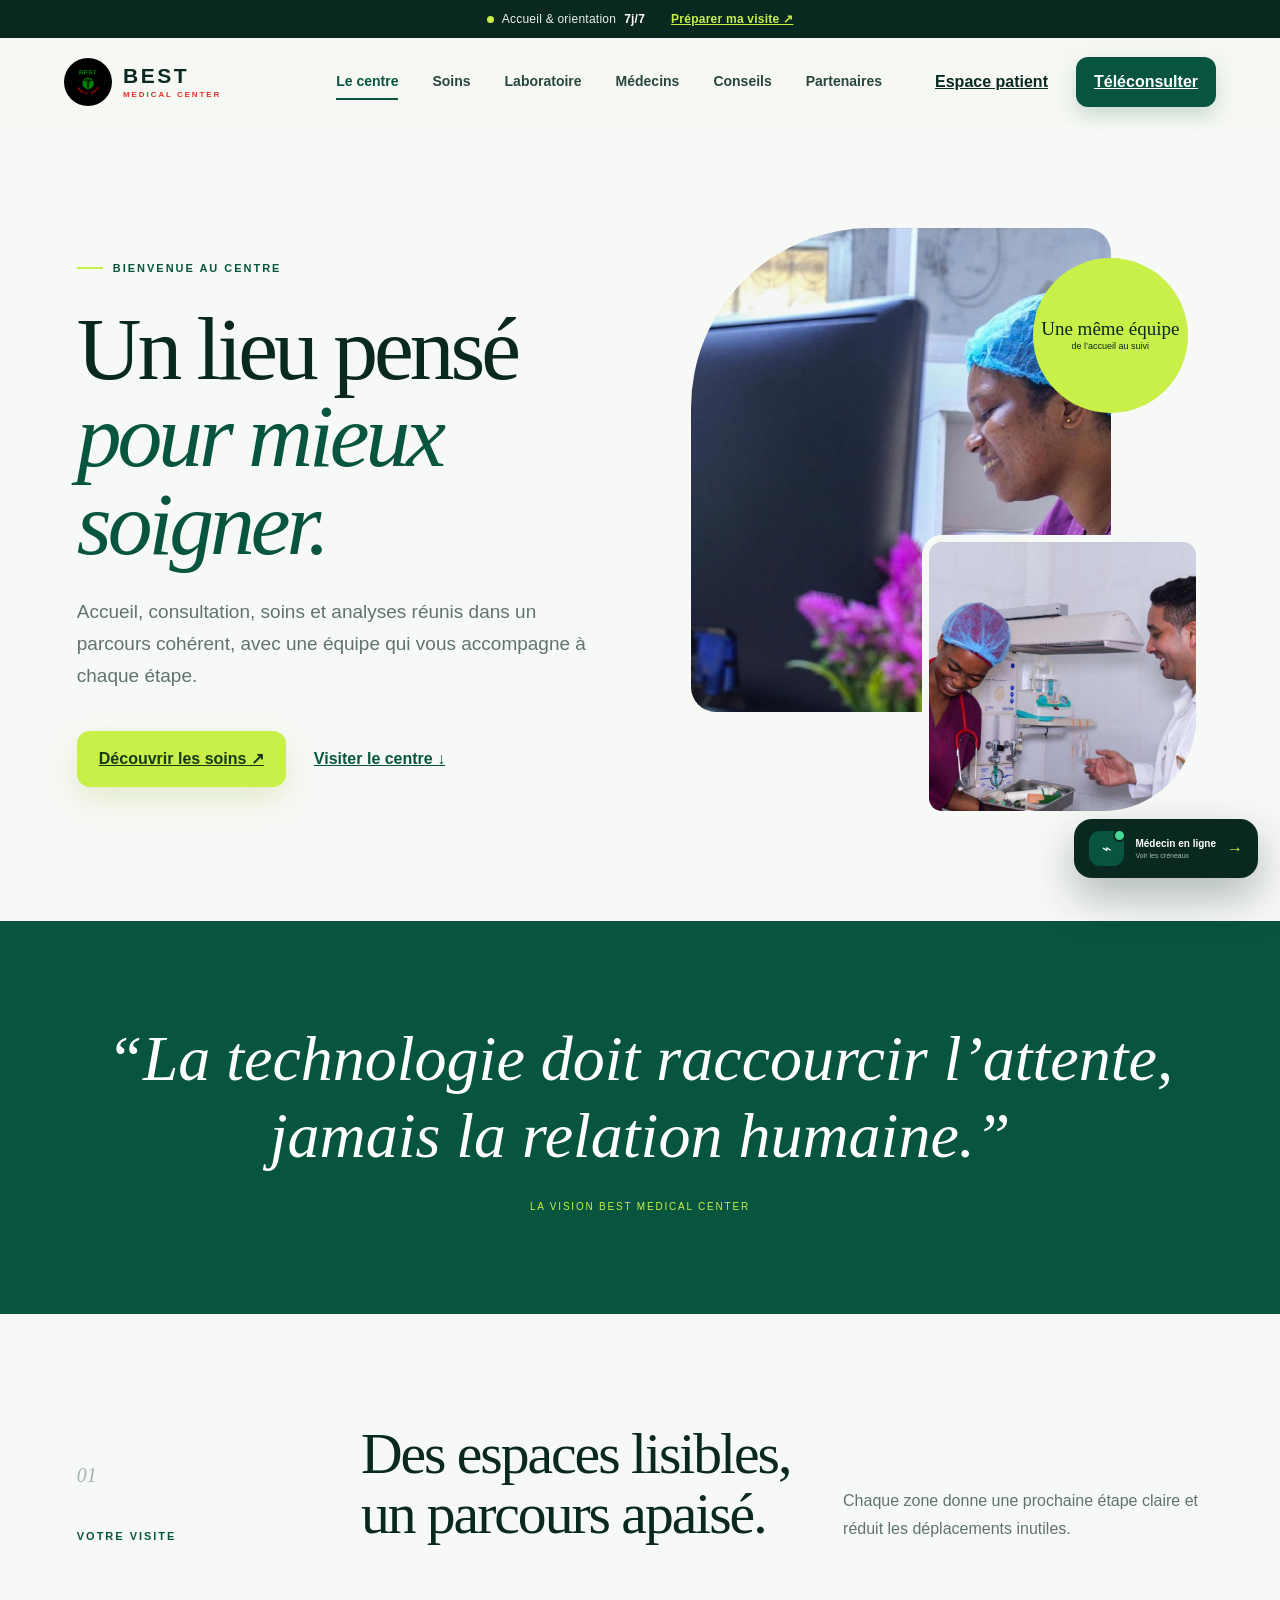
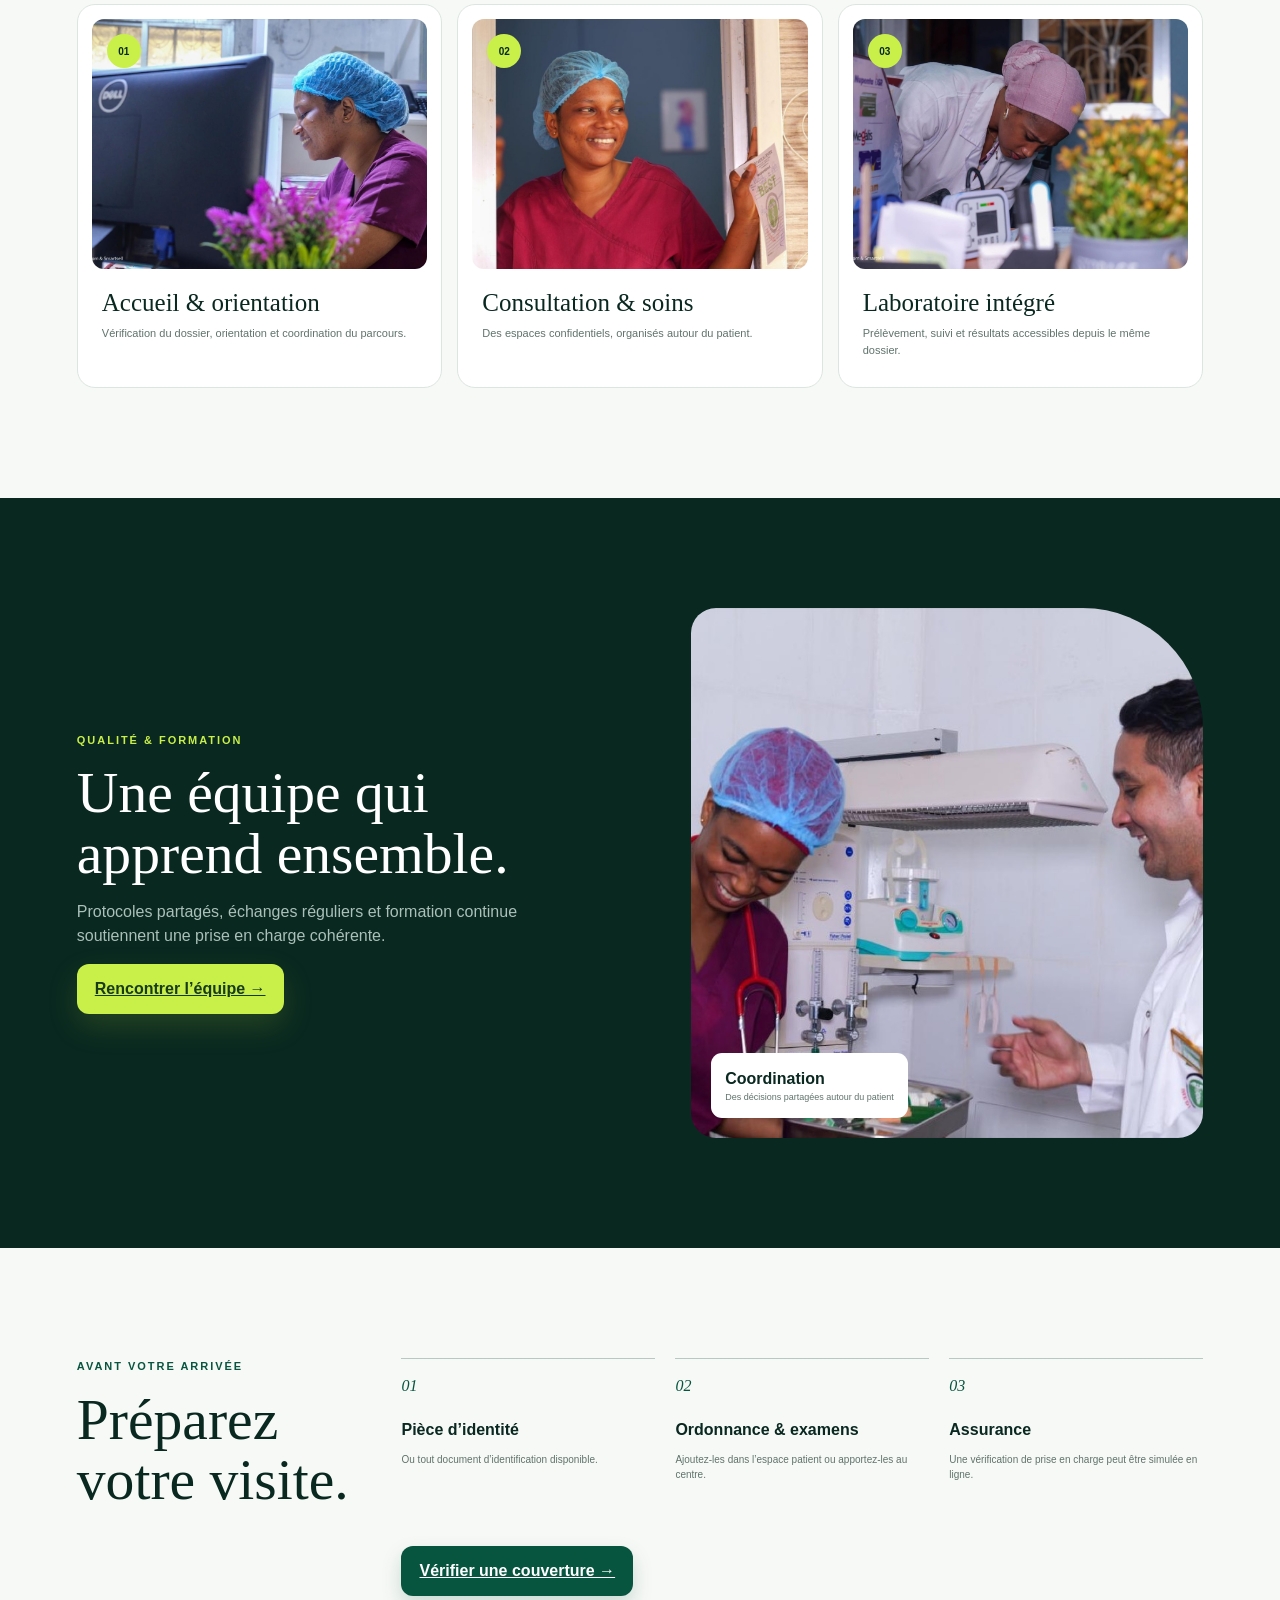
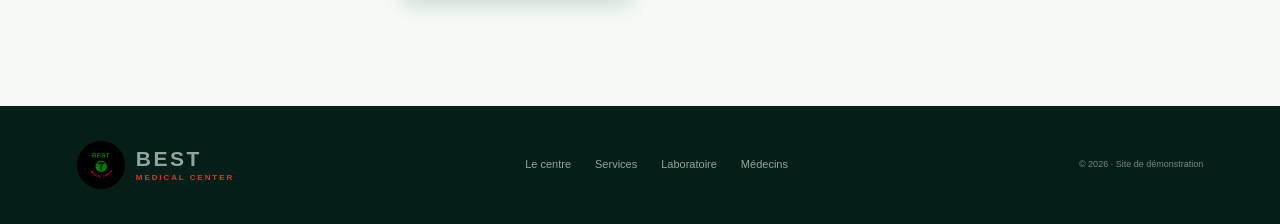
==== commit 70985260: "Add detailed service guides and health advice hub" ====
--- a/centre.html
+++ b/centre.html
@@ -1,4 +1,4 @@
-<!doctype html><html lang="fr"><head><meta charset="utf-8"><meta name="viewport" content="width=device-width,initial-scale=1"><meta name="theme-color" content="#07553f"><meta name="description" content="Découvrez Best Medical Center, ses espaces, son équipe et son approche des soins."><title>Le centre — Best Medical Center</title><link rel="icon" href="logo.png"><link rel="stylesheet" href="styles.css"></head><body class="inner-page centre-page"><div class="notice-bar"><span class="pulse-dot"></span> Accueil & orientation <strong>7j/7</strong><a class="notice-link" href="services.html">Préparer ma visite ↗</a></div><header class="site-header"><a class="brand" href="index.html"><span class="brand-logo"><img src="logo.png" alt="Logo Best Medical Center"></span><span><strong>BEST</strong><small>MEDICAL CENTER</small></span></a><nav class="desktop-nav"><a class="active" href="centre.html">Le centre</a><a href="services.html">Soins</a><a href="laboratoire.html">Laboratoire</a><a href="medecins.html">Médecins</a><a href="partenaires.html">Partenaires</a></nav><div class="header-actions"><a class="btn btn-ghost desktop-only" href="patient.html">Espace patient</a><a class="btn btn-primary" href="teleconsultation.html">Téléconsulter</a><button class="menu-toggle"><i></i><i></i></button></div><div class="mobile-menu"><a href="centre.html">Le centre</a><a href="services.html">Nos soins</a><a href="laboratoire.html">Laboratoire</a><a href="medecins.html">Médecins</a><a href="partenaires.html">Partenaires</a><a href="patient.html">Espace patient</a></div></header>
+<!doctype html><html lang="fr"><head><meta charset="utf-8"><meta name="viewport" content="width=device-width,initial-scale=1"><meta name="theme-color" content="#07553f"><meta name="description" content="Découvrez Best Medical Center, ses espaces, son équipe et son approche des soins."><title>Le centre — Best Medical Center</title><link rel="icon" href="logo.png"><link rel="stylesheet" href="styles.css"></head><body class="inner-page centre-page"><div class="notice-bar"><span class="pulse-dot"></span> Accueil & orientation <strong>7j/7</strong><a class="notice-link" href="services.html">Préparer ma visite ↗</a></div><header class="site-header"><a class="brand" href="index.html"><span class="brand-logo"><img src="logo.png" alt="Logo Best Medical Center"></span><span><strong>BEST</strong><small>MEDICAL CENTER</small></span></a><nav class="desktop-nav"><a class="active" href="centre.html">Le centre</a><a href="services.html">Soins</a><a href="laboratoire.html">Laboratoire</a><a href="medecins.html">Médecins</a><a href="conseils.html">Conseils</a><a href="partenaires.html">Partenaires</a></nav><div class="header-actions"><a class="btn btn-ghost desktop-only" href="patient.html">Espace patient</a><a class="btn btn-primary" href="teleconsultation.html">Téléconsulter</a><button class="menu-toggle"><i></i><i></i></button></div><div class="mobile-menu"><a href="centre.html">Le centre</a><a href="services.html">Nos soins</a><a href="laboratoire.html">Laboratoire</a><a href="medecins.html">Médecins</a><a href="conseils.html">Conseils</a><a href="partenaires.html">Partenaires</a><a href="patient.html">Espace patient</a></div></header>
 <main><section class="page-hero centre-hero"><div class="reveal"><div class="eyebrow"><span></span>Bienvenue au centre</div><h1>Un lieu pensé<br><em>pour mieux soigner.</em></h1><p>Accueil, consultation, soins et analyses réunis dans un parcours cohérent, avec une équipe qui vous accompagne à chaque étape.</p><div class="hero-actions"><a class="btn btn-accent btn-large" href="services.html">Découvrir les soins ↗</a><a class="text-link" href="#visite">Visiter le centre ↓</a></div></div><div class="centre-mosaic reveal delay-1"><img src="poste-accueil.jpg" alt="Accueil de Best Medical Center"><img src="formation-equipe.jpg" alt="Formation de l’équipe médicale"><div><strong>Une même équipe</strong><span>de l’accueil au suivi</span></div></div></section>
 <section class="centre-manifesto"><p class="reveal">“La technologie doit raccourcir l’attente,<br>jamais la relation humaine.”</p><span>La vision Best Medical Center</span></section>
 <section class="section centre-tour" id="visite"><div class="section-heading reveal"><div><span class="section-index">01</span><p class="kicker">Votre visite</p></div><h2>Des espaces lisibles,<br>un parcours apaisé.</h2><p>Chaque zone donne une prochaine étape claire et réduit les déplacements inutiles.</p></div><div class="tour-grid"><article class="reveal"><b>01</b><img src="poste-accueil.jpg" alt="Poste d’accueil"><h3>Accueil & orientation</h3><p>Vérification du dossier, orientation et coordination du parcours.</p></article><article class="reveal delay-1"><b>02</b><img src="accueil-soignante.jpg" alt="Espace de consultation"><h3>Consultation & soins</h3><p>Des espaces confidentiels, organisés autour du patient.</p></article><article class="reveal delay-2"><b>03</b><img src="analyse-medicale.jpg" alt="Laboratoire d’analyses"><h3>Laboratoire intégré</h3><p>Prélèvement, suivi et résultats accessibles depuis le même dossier.</p></article></div></section>
--- a/styles.css
+++ b/styles.css
@@ -17,3 +17,5 @@
 @media(max-width:650px){.page-hero{padding:55px 20px}.page-hero h1{font-size:55px}.page-hero-image{height:430px}.image-stat{left:10px}.department-grid,.partner-logo-grid,.team-values{grid-template-columns:1fr}.lab-status{margin:0 15px;grid-template-columns:1fr;gap:15px}.lab-status>div{border-right:0;border-bottom:1px solid rgba(255,255,255,.12);padding-bottom:15px}.lab-row{grid-template-columns:1fr auto}.lab-row>span:nth-child(2),.lab-row>span:nth-child(3),.lab-head{display:none}.directory-head{display:block}.doctor-card{grid-template-columns:1fr}.doctor-portrait{height:210px}.partner-orbit{height:380px}.compact-footer{flex-direction:column;gap:25px}.patient-shell{display:block}.patient-sidebar{position:fixed;bottom:0;top:auto;width:100%;height:68px;z-index:30;padding:7px;background:var(--ink)}.patient-sidebar .dash-brand,.patient-sidebar .dash-help,.patient-sidebar .dash-logout{display:none}.patient-sidebar nav{flex-direction:row;justify-content:space-around}.patient-sidebar nav button{flex-direction:column;gap:0;font-size:16px;padding:6px}.patient-sidebar nav button span{display:block;font-size:7px}.patient-sidebar nav b{display:none}.patient-main{padding-bottom:70px}.patient-header{padding:0 14px}.patient-header>div:first-of-type{display:none}.patient-menu{display:block;border:0;background:none}.patient-content{padding:22px 14px}.dash-title{display:block}.dash-title .btn{margin-top:12px}.prescription-grid{grid-template-columns:1fr}.message-layout{grid-template-columns:1fr}.message-layout>aside{display:none}.paper{padding:22px;min-height:600px}.appointment-timeline>article{grid-template-columns:65px 1fr}.care-mode-grid{grid-template-columns:1fr}.care-mode-grid button{min-height:300px}.tele-header .secure-label,.tele-header>div>a:not(.tele-exit){display:none}.flow-progress{grid-template-columns:80px 1fr 80px}.symptom-grid{grid-template-columns:1fr 1fr}.triage-summary{grid-template-columns:1fr;gap:12px}.triage-summary span{border-right:0}.preflight-page .video-preview{height:370px}.consult-room{min-height:680px}.room-video{min-height:430px}.tele-flow{padding:20px 14px}}
 [hidden]{display:none!important}
 /* centre */.centre-hero{display:grid;grid-template-columns:1fr 1fr;gap:8vw;align-items:center}.centre-mosaic{height:590px;position:relative}.centre-mosaic img:first-child{position:absolute;inset:0 18% 18% 0;width:82%;height:82%;object-fit:cover;border-radius:180px 25px 25px 25px}.centre-mosaic img:nth-child(2){position:absolute;right:0;bottom:0;width:55%;height:48%;object-fit:cover;border:7px solid #f7f9f6;border-radius:20px 20px 100px 20px}.centre-mosaic>div{position:absolute;right:3%;top:5%;width:155px;height:155px;border-radius:50%;background:var(--lime);display:grid;place-content:center;text-align:center;animation:float 4s ease-in-out infinite}.centre-mosaic strong,.centre-mosaic span{display:block}.centre-mosaic strong{font:19px Georgia}.centre-mosaic span{font-size:9px}.centre-manifesto{background:var(--green);color:#fff;text-align:center;padding:100px 20px}.centre-manifesto p{font:italic clamp(35px,5vw,70px)/1.2 Georgia;margin:0}.centre-manifesto span{display:block;color:var(--lime);font-size:10px;text-transform:uppercase;letter-spacing:.18em;margin-top:25px}.centre-tour{max-width:1480px;margin:auto}.tour-grid{display:grid;grid-template-columns:repeat(3,1fr);gap:15px}.tour-grid article{background:#fff;border:1px solid var(--line);padding:14px;border-radius:18px}.tour-grid img{height:250px;width:100%;object-fit:cover;border-radius:12px}.tour-grid b{position:absolute;margin:15px;background:var(--lime);width:34px;height:34px;border-radius:50%;display:grid;place-items:center;font-size:10px}.tour-grid h3{font:25px Georgia;margin:20px 10px 8px}.tour-grid p{font-size:11px;color:var(--muted);margin:0 10px 15px}.centre-quality{background:var(--ink);color:#fff;display:grid;grid-template-columns:1fr 1fr;gap:8vw;align-items:center}.centre-quality>div:first-child{max-width:580px;margin-left:auto}.centre-quality h2,.admission-grid h2{font:500 clamp(40px,4.5vw,68px)/1.05 Georgia;margin:15px 0}.centre-quality>div:first-child>p:not(.kicker){color:#aac0b9}.quality-image{height:530px;position:relative}.quality-image img{width:100%;height:100%;object-fit:cover;border-radius:25px 120px 25px 25px}.quality-image span{position:absolute;bottom:20px;left:20px;background:#fff;color:var(--ink);padding:14px;border-radius:11px}.quality-image b,.quality-image small{display:block}.quality-image small{font-size:9px;color:var(--muted)}.admission-grid{display:grid;grid-template-columns:1.2fr repeat(3,1fr);gap:20px;align-items:start}.admission-grid article{border-top:1px solid #b8c8c2;padding-top:15px}.admission-grid article>span{color:var(--green);font:italic 16px Georgia}.admission-grid article strong{display:block;margin:20px 0 5px}.admission-grid article p{font-size:10px;color:var(--muted)}.admission-grid>a{grid-column:2/5;justify-self:start}@media(max-width:900px){.centre-hero,.centre-quality{grid-template-columns:1fr}.admission-grid{grid-template-columns:1fr 1fr}.admission-grid>a{grid-column:auto}.tour-grid{grid-template-columns:1fr 1fr}}@media(max-width:650px){.centre-mosaic{height:450px}.tour-grid,.admission-grid{grid-template-columns:1fr}.centre-manifesto{padding:70px 20px}}
+/* appointment calendar & persistent telehealth signal */
+.mode-icon{position:relative}.mode-icon>i{position:absolute;right:-2px;top:-2px;width:13px;height:13px;border-radius:50%;background:#38d68f;border:3px solid #123a30;box-shadow:0 0 0 0 rgba(56,214,143,.55);animation:pulse 2s infinite}.scheduled-flow{max-width:1200px;margin:30px auto;display:grid;grid-template-columns:1fr 330px;gap:18px;background:none;padding:0;text-align:left}.booking-calendar,.booking-recap{background:#fff;border:1px solid var(--line);border-radius:20px;padding:28px}.calendar-head{display:flex;align-items:end;justify-content:space-between}.calendar-head h2{margin:7px 0}.calendar-head>div:last-child{display:flex;align-items:center;gap:10px}.calendar-head button{width:34px;height:34px;border:1px solid var(--line);background:#fff;border-radius:50%}.calendar-head strong{font-size:11px;min-width:115px;text-align:center}.calendar-days{display:grid;grid-template-columns:repeat(7,1fr);gap:7px;margin:28px 0 12px}.calendar-day{border:1px solid var(--line);background:#fff;border-radius:12px;min-height:94px;padding:10px 5px;display:flex;flex-direction:column;align-items:center;justify-content:center;position:relative}.calendar-day small,.calendar-day strong,.calendar-day span{display:block}.calendar-day small{font-size:8px;text-transform:uppercase;color:var(--muted)}.calendar-day strong{font:24px Georgia;margin:4px 0}.calendar-day span{font-size:7px;color:var(--green)}.calendar-day.available:after,.calendar-day.limited:after{content:'';position:absolute;bottom:8px;width:5px;height:5px;border-radius:50%;background:#36b77e}.calendar-day.limited:after{background:#e8a728}.calendar-day.unavailable{opacity:.38;cursor:not-allowed;background:#f4f6f5}.calendar-day.selected{background:var(--green);color:#fff;border-color:var(--green);box-shadow:0 12px 24px rgba(7,85,63,.2)}.calendar-day.selected small,.calendar-day.selected span{color:#c8ded7}.calendar-legend{display:flex;gap:16px;color:var(--muted);font-size:8px}.calendar-legend span{display:flex;align-items:center;gap:5px}.calendar-legend i{width:6px;height:6px;border-radius:50%;background:#36b77e}.calendar-legend span:nth-child(2) i{background:#e8a728}.calendar-legend span:nth-child(3) i{background:#bfc9c5}.slot-section{border-top:1px solid var(--line);margin-top:22px;padding-top:20px}.slot-section>div:first-child{display:flex;justify-content:space-between}.slot-section small{color:var(--muted)}.available-slots{display:grid;grid-template-columns:repeat(4,1fr);gap:8px;margin-top:13px}.available-slots button{border:1px solid var(--line);background:#fff;color:var(--green);font-weight:800;padding:11px;border-radius:9px}.available-slots button:hover,.available-slots button.selected{background:var(--mint);border-color:var(--green)}.available-slots p{grid-column:1/-1;color:var(--muted);font-size:10px}.booking-recap{height:max-content;position:sticky;top:25px}.booking-recap .scheduled-doctor{margin:22px 0}.recap-line{display:flex;justify-content:space-between;border-top:1px solid var(--line);padding:13px 0;font-size:10px}.recap-line span{color:var(--muted)}.booking-recap>small{display:block;text-align:center;color:var(--muted);font-size:8px;margin-top:10px}.booking-confirmed{max-width:800px;margin:40px auto;text-align:center}.booking-confirmed>h2{font:500 45px Georgia;margin:12px 0}.booking-confirmed>p:not(.kicker){color:var(--muted)}.confirmation-burst{width:96px;height:96px;border-radius:50%;background:rgba(201,239,73,.25);display:grid;place-items:center;margin:0 auto 20px;animation:successPop .6s var(--ease)}.confirmation-burst span{width:66px;height:66px;border-radius:50%;background:var(--lime);display:grid;place-items:center;font-size:27px;color:var(--green)}@keyframes successPop{from{transform:scale(.5);opacity:0}}.appointment-ticket{background:#fff;border:1px solid var(--line);border-radius:17px;padding:20px;display:grid;grid-template-columns:1.5fr 1fr 1fr;gap:15px;align-items:center;text-align:left;margin:28px 0;position:relative;overflow:hidden}.appointment-ticket:before,.appointment-ticket:after{content:'';position:absolute;width:20px;height:20px;border-radius:50%;background:#f2f6f4;right:31%;top:-10px}.appointment-ticket:after{top:auto;bottom:-10px}.appointment-ticket>div:first-child{display:flex;gap:10px;align-items:center}.appointment-ticket>div:first-child>span{width:42px;height:42px;border-radius:12px;background:var(--mint);display:grid;place-items:center;color:var(--green)}.appointment-ticket small,.appointment-ticket strong{display:block}.appointment-ticket small{font-size:8px;color:var(--muted)}.countdown-card{background:var(--ink);color:#fff;border-radius:13px;padding:16px;display:flex;justify-content:space-between}.countdown-card span{font-size:10px;color:#a9bdb6}.countdown-card strong{color:var(--lime)}.confirmation-actions{display:flex;justify-content:center;gap:10px;margin-top:24px}.tele-signal{position:fixed;right:22px;bottom:22px;z-index:70;background:var(--ink);color:#fff!important;text-decoration:none!important;border-radius:18px;padding:12px 15px;display:flex;align-items:center;gap:11px;box-shadow:0 18px 45px rgba(3,31,23,.3);transition:.25s}.tele-signal:hover{transform:translateY(-4px)}.tele-signal>i{width:35px;height:35px;border-radius:11px;background:var(--green);display:grid;place-items:center;font-style:normal;position:relative}.tele-signal>i:after{content:'';position:absolute;right:-2px;top:-2px;width:9px;height:9px;border-radius:50%;background:#43da95;border:2px solid var(--ink);animation:pulse 2s infinite}.tele-signal strong,.tele-signal small{display:block}.tele-signal strong{font-size:10px}.tele-signal small{font-size:7px;color:#a8bdb6}.tele-signal>b{color:var(--lime)}@media(max-width:780px){.scheduled-flow{grid-template-columns:1fr}.booking-recap{position:static}.calendar-days{grid-template-columns:repeat(4,1fr)}.available-slots{grid-template-columns:repeat(3,1fr)}.confirmation-actions{flex-direction:column}.appointment-ticket{grid-template-columns:1fr 1fr}.appointment-ticket>div:first-child{grid-column:1/-1}.tele-signal{right:12px;bottom:82px}.tele-signal>span{display:none}}
